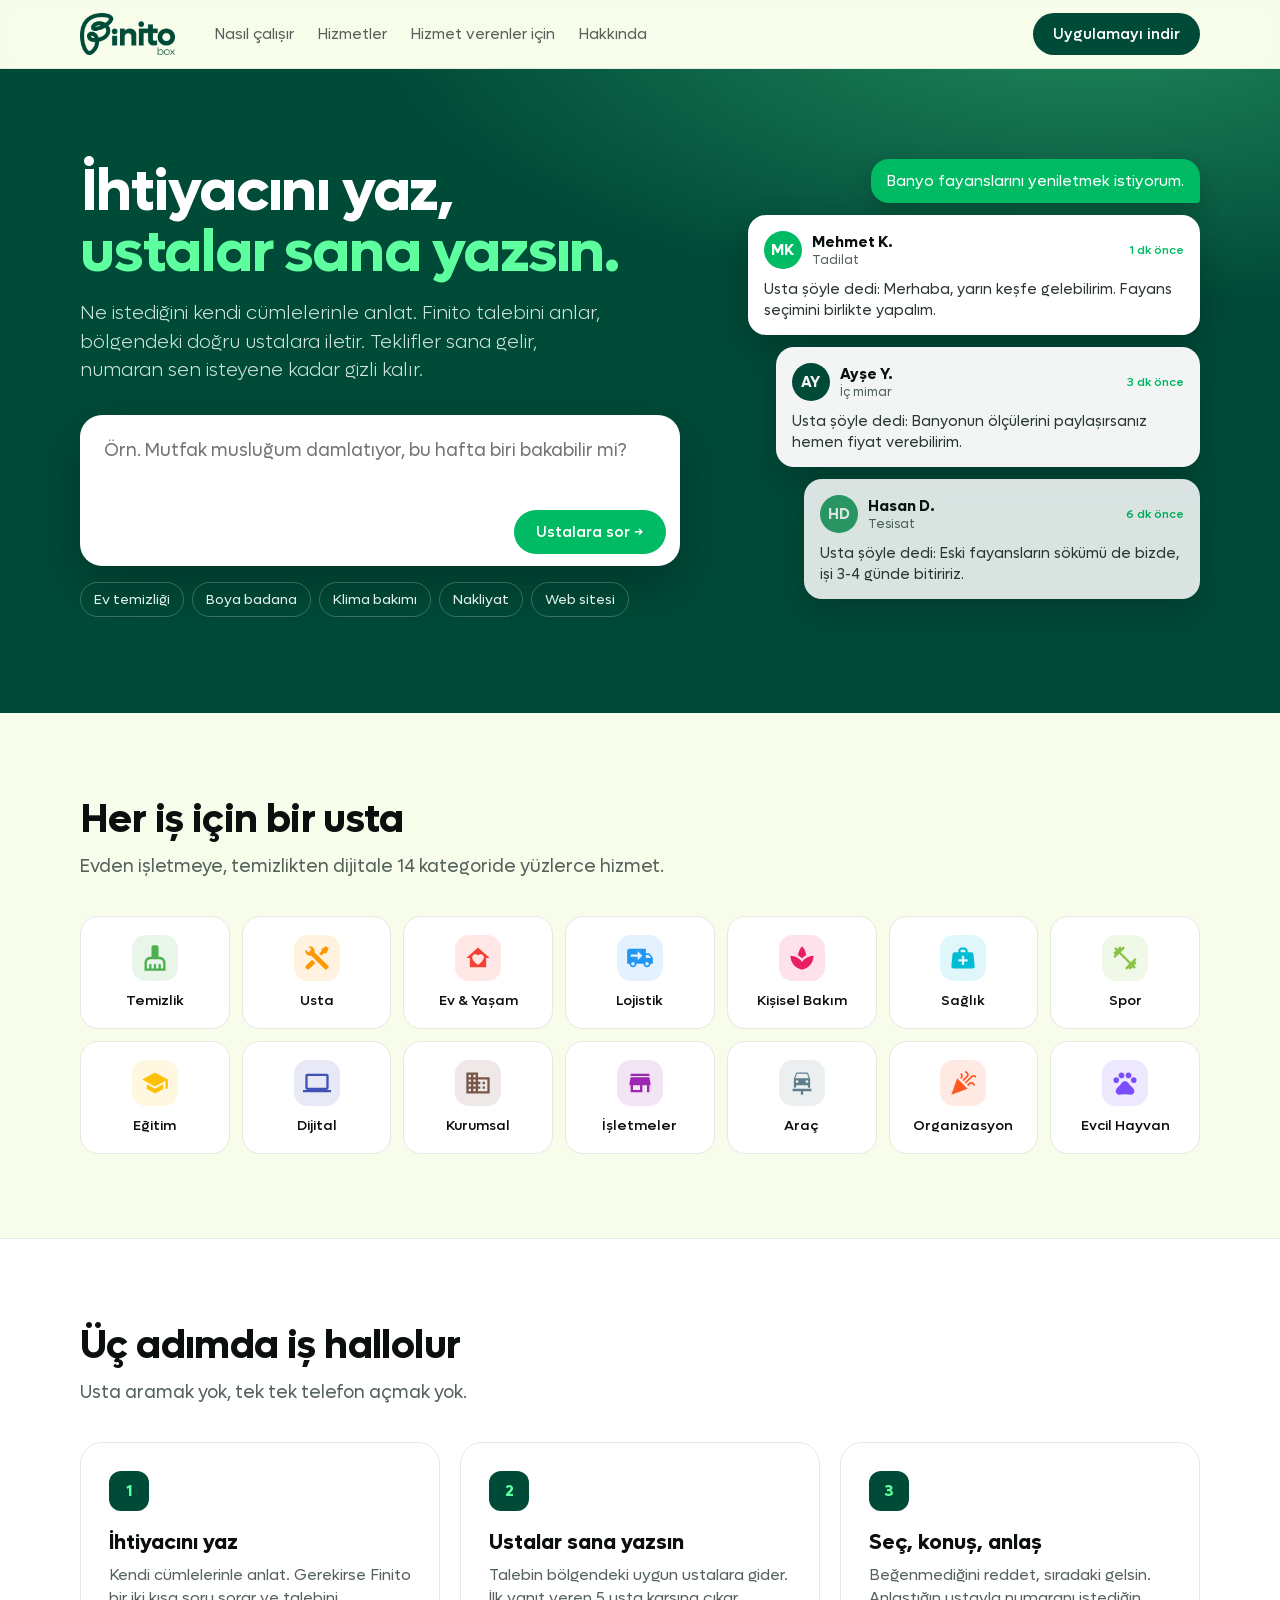
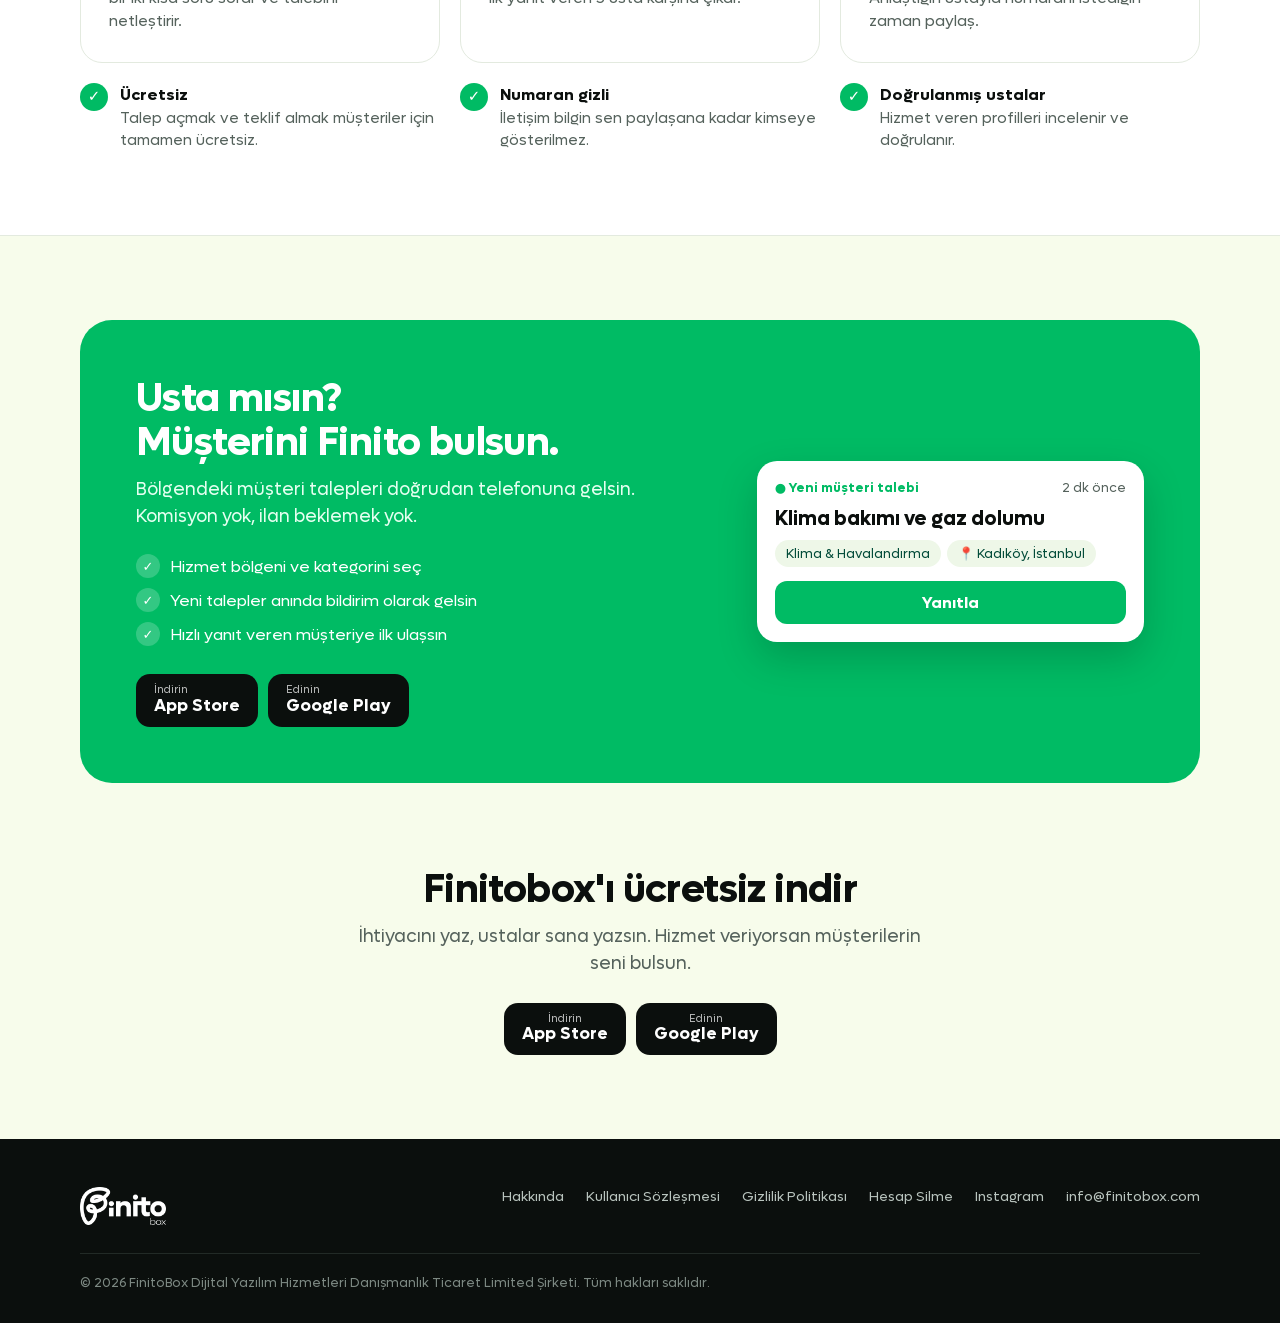
==== index.html @ a28549b3 "Ustteki 'Yapay zeka destekli' etiketi kaldirildi Co-Authored-By: Claude Opus 5.5 <noreply@anthropic." ====
<!doctype html>
<html lang="tr">
<head>
<meta charset="utf-8">
<meta name="viewport" content="width=device-width, initial-scale=1">
<title>Finitobox · İhtiyacını yaz, ustalar sana yazsın</title>
<meta name="description" content="İhtiyacını kendi cümlelerinle yaz, Finito talebini anlayıp bölgendeki ustalara iletsin. Teklifler sana gelsin, numaran gizli kalsın. Ücretsiz indir.">
<meta property="og:title" content="Finitobox · İhtiyacını yaz, ustalar sana yazsın">
<meta property="og:description" content="Yapay zekâ destekli hizmet bulma. Talebini yaz, bölgendeki ustalar sana yazsın.">
<meta property="og:image" content="https://finitobox.com/finitobox_app-01.png">
<link rel="icon" href="/icon.svg">
<link rel="stylesheet" href="/site.css?v=3">
</head>
<body>

<header>
  <div class="wrap nav">
    <a class="logo" href="/"><img class="wm" src="/wordmark.png" alt="Finitobox" style="width:auto;height:42px;border-radius:0"></a>
    <nav class="links">
      <a href="#nasil">Nasıl çalışır</a>
      <a href="#kategoriler">Hizmetler</a>
      <a href="#ustalar">Hizmet verenler için</a>
      <a href="/hakkinda">Hakkında</a>
    </nav>
    <div class="right">
      <a class="btn dark js-store" href="#indir">Uygulamayı indir</a>
    </div>
  </div>
</header>

<div class="hero">
  <div class="wrap">
    <div>
      <h1>İhtiyacını yaz,<br><em>ustalar sana yazsın.</em></h1>
      <p class="sub">Ne istediğini kendi cümlelerinle anlat. Finito talebini anlar, bölgendeki doğru ustalara iletir. Teklifler sana gelir, numaran sen isteyene kadar gizli kalır.</p>
      <div class="ask">
        <textarea placeholder="Örn. Mutfak musluğum damlatıyor, bu hafta biri bakabilir mi?" aria-label="İhtiyacınızı yazın"></textarea>
        <div class="row">
          <a class="btn green js-store" href="#indir">Ustalara sor →</a>
        </div>
      </div>
      <div class="chips">
        <span>Ev temizliği</span><span>Boya badana</span><span>Klima bakımı</span><span>Nakliyat</span><span>Web sitesi</span>
      </div>
    </div>

    <div class="replies" aria-hidden="true">
      <div class="req">Banyo fayanslarını yeniletmek istiyorum.</div>
      <div class="rcard">
        <div class="top"><span class="av" style="background:#00bb64">MK</span><div><b>Mehmet K.</b><small>Tadilat</small></div><span class="badge">1 dk önce</span></div>
        <p>Usta şöyle dedi: <q>Merhaba, yarın keşfe gelebilirim. Fayans seçimini birlikte yapalım.</q></p>
      </div>
      <div class="rcard r2">
        <div class="top"><span class="av" style="background:#004a38">AY</span><div><b>Ayşe Y.</b><small>İç mimar</small></div><span class="badge">3 dk önce</span></div>
        <p>Usta şöyle dedi: <q>Banyonun ölçülerini paylaşırsanız hemen fiyat verebilirim.</q></p>
      </div>
      <div class="rcard r3">
        <div class="top"><span class="av" style="background:#2fa36b">HD</span><div><b>Hasan D.</b><small>Tesisat</small></div><span class="badge">6 dk önce</span></div>
        <p>Usta şöyle dedi: <q>Eski fayansların sökümü de bizde, işi 3-4 günde bitiririz.</q></p>
      </div>
    </div>
  </div>
</div>

<section id="kategoriler">
  <div class="wrap">
    <div class="head">
      <div><h2 class="h2">Her iş için bir usta</h2><p class="lead">Evden işletmeye, temizlikten dijitale 14 kategoride yüzlerce hizmet.</p></div>
    </div>
    <div class="cats">
      <div class="cat"><div class="ic" style="background:#4caf5020"><svg viewBox="0 0 24 24" width="28" height="28" fill="#4caf50"><path d="M15.98 11.02L15.98 11.02L15 11.02L15 3Q15 2.16 14.41 1.57Q13.83 0.98 12.98 0.98L12.98 0.98L11.02 0.98Q10.17 0.98 9.59 1.57Q9 2.16 9 3L9 3L9 11.02L8.02 11.02Q6.61 11.02 5.48 11.67Q4.36 12.33 3.68 13.48Q3 14.63 3 15.98L3 15.98L3 23.02L21 23.02L21 15.98Q21 14.63 20.32 13.48Q19.64 12.33 18.52 11.67Q17.39 11.02 15.98 11.02ZM18.98 15.98L18.98 21L17.02 21L17.02 18Q17.02 17.58 16.71 17.30Q16.41 17.02 15.98 17.02L15.98 17.02Q15.61 17.02 15.30 17.30Q15 17.58 15 18L15 18L15 21L12.98 21L12.98 18Q12.98 17.58 12.70 17.30Q12.42 17.02 12 17.02L12 17.02Q11.58 17.02 11.30 17.30Q11.02 17.58 11.02 18L11.02 18L11.02 21L9 21L9 18Q9 17.58 8.70 17.30Q8.39 17.02 8.02 17.02L8.02 17.02Q7.59 17.02 7.29 17.30Q6.98 17.58 6.98 18L6.98 18L6.98 21L5.02 21L5.02 15.98Q5.02 15.19 5.41 14.51Q5.81 13.83 6.49 13.41Q7.17 12.98 8.02 12.98L8.02 12.98L15.98 12.98Q16.83 12.98 17.51 13.41Q18.19 13.83 18.59 14.51Q18.98 15.19 18.98 15.98L18.98 15.98Z"/></svg></div>Temizlik</div>
      <div class="cat"><div class="ic" style="background:#ff980020"><svg viewBox="0 0 24 24" width="28" height="28" fill="#ff9800"><path d="M21.70 20.30L21.70 20.30L20.30 21.70Q20.02 21.98 19.59 21.98Q19.17 21.98 18.89 21.70L18.89 21.70L6.98 9.84Q6.52 9.98 6 9.98L6 9.98Q5.02 9.98 4.17 9.54Q3.33 9.09 2.77 8.32Q2.20 7.55 2.06 6.59Q1.92 5.63 2.20 4.69L2.20 4.69L4.78 7.22L7.22 4.78L4.69 2.20Q5.63 1.92 6.59 2.06Q7.55 2.20 8.32 2.77Q9.09 3.33 9.54 4.17Q9.98 5.02 9.98 6L9.98 6Q9.98 6.52 9.84 6.98L9.84 6.98L21.70 18.89Q21.98 19.17 21.98 19.59Q21.98 20.02 21.70 20.30ZM7.78 13.41L2.30 18.89Q2.02 19.17 2.02 19.59Q2.02 20.02 2.30 20.30L2.30 20.30L3.70 21.70Q3.98 21.98 4.41 21.98Q4.83 21.98 5.11 21.70L5.11 21.70L10.59 16.27L7.78 13.41ZM21.98 3.98L20.02 2.02L15.98 3.98L15.98 6L13.83 8.16L15.84 10.17L18 8.02L20.02 8.02L21.98 3.98Z"/></svg></div>Usta</div>
      <div class="cat"><div class="ic" style="background:#f4433620"><svg viewBox="0 0 24 24" width="28" height="28" fill="#f44336"><path d="M5.02 12L2.02 12L12 3L21.98 12L18.98 12L18.98 20.02L5.02 20.02L5.02 12ZM11.25 17.34L12 18L12.70 17.34L12.75 17.34Q15.09 15.19 15.84 14.30L15.84 14.30Q17.02 12.84 17.02 11.58L17.02 11.58Q17.02 10.41 16.22 9.61Q15.42 8.81 14.25 8.81L14.25 8.81Q13.59 8.81 13.01 9.09Q12.42 9.38 12 9.89L12 9.89Q11.58 9.38 10.99 9.09Q10.41 8.81 9.75 8.81L9.75 8.81Q8.58 8.81 7.78 9.61Q6.98 10.41 6.98 11.58L6.98 11.58Q6.98 12.84 8.16 14.30L8.16 14.30Q8.91 15.19 11.25 17.34L11.25 17.34Z"/></svg></div>Ev & Yaşam</div>
      <div class="cat"><div class="ic" style="background:#2196f320"><svg viewBox="0 0 24 24" width="28" height="28" fill="#2196f3"><path d="M17.02 3.98L3 3.98Q2.16 3.98 1.57 4.57Q0.98 5.16 0.98 6L0.98 6L0.98 17.02L3 17.02Q3 18.23 3.87 19.13Q4.73 20.02 6 20.02Q7.27 20.02 8.13 19.13Q9 18.23 9 17.02L9 17.02L15 17.02Q15 18.23 15.87 19.13Q16.73 20.02 18 20.02Q19.27 20.02 20.13 19.13Q21 18.23 21 17.02L21 17.02L23.02 17.02L23.02 12L20.02 8.02L17.02 8.02L17.02 3.98ZM9.98 9L9.98 6L14.02 9.98L9.98 14.02L9.98 11.02L3.98 11.02L3.98 9L9.98 9ZM17.02 12L17.02 9.52L19.50 9.52L21.47 12L17.02 12ZM6 15.52L6 15.52Q6.61 15.52 7.05 15.94Q7.50 16.36 7.50 16.99Q7.50 17.63 7.05 18.07Q6.61 18.52 6 18.52Q5.39 18.52 4.95 18.07Q4.50 17.63 4.50 16.99Q4.50 16.36 4.95 15.94Q5.39 15.52 6 15.52ZM18 15.52L18 15.52Q18.61 15.52 19.05 15.94Q19.50 16.36 19.50 16.99Q19.50 17.63 19.05 18.07Q18.61 18.52 18 18.52Q17.39 18.52 16.95 18.07Q16.50 17.63 16.50 16.99Q16.50 16.36 16.95 15.94Q17.39 15.52 18 15.52Z"/></svg></div>Lojistik</div>
      <div class="cat"><div class="ic" style="background:#e91e6320"><svg viewBox="0 0 24 24" width="28" height="28" fill="#e91e63"><path d="M18.98 10.41L18.98 10.41ZM8.53 12L8.53 12ZM15.47 9.61L15.47 9.61Q13.50 10.69 12 12.28L12 12.28Q10.50 10.69 8.53 9.61L8.53 9.61Q8.67 7.78 9.70 5.55Q10.73 3.33 12.05 2.02L12.05 2.02Q15.19 5.16 15.47 9.61ZM2.02 9.98L2.02 9.98Q5.20 9.98 7.83 11.53Q10.45 13.08 12 15.47L12 15.47Q13.55 13.08 16.17 11.53Q18.80 9.98 21.98 9.98L21.98 9.98Q21.98 13.92 19.76 17.06Q17.53 20.20 13.97 21.47L13.97 21.47Q13.17 21.75 12 21.98L12 21.98Q11.02 21.84 10.03 21.47L10.03 21.47Q6.47 20.20 4.24 17.06Q2.02 13.92 2.02 9.98Z"/></svg></div>Kişisel Bakım</div>
      <div class="cat"><div class="ic" style="background:#00bcd420"><svg viewBox="0 0 24 24" width="28" height="28" fill="#00bcd4"><path d="M14.02 3L9.98 3L8.02 5.02L8.02 6.98L5.02 6.98Q4.17 6.98 3.63 7.59Q3.09 8.20 3 9L3 9L2.02 18.98Q1.92 19.83 2.44 20.41Q2.95 21 3.98 21L3.98 21L20.02 21Q21.05 21 21.56 20.41Q22.08 19.83 21.98 18.98L21.98 18.98L21 9Q20.91 8.20 20.34 7.59Q19.78 6.98 18.98 6.98L18.98 6.98L15.98 6.98L15.98 5.02L14.02 3ZM9.98 6.98L9.98 5.02L14.02 5.02L14.02 6.98L9.98 6.98ZM11.02 12.98L11.02 9.98L12.98 9.98L12.98 12.98L15.98 12.98L15.98 15L12.98 15L12.98 18L11.02 18L11.02 15L8.02 15L8.02 12.98L11.02 12.98Z"/></svg></div>Sağlık</div>
      <div class="cat"><div class="ic" style="background:#8bc34a20"><svg viewBox="0 0 24 24" width="28" height="28" fill="#8bc34a"><path d="M21.98 13.45L20.58 14.86L21.98 16.31L19.88 18.42L21.28 19.88L19.88 21.28L18.42 19.88L16.31 21.98L14.86 20.58L13.45 21.98L12 20.58L15.56 17.02L6.98 8.44L3.42 12L2.02 10.55L3.42 9.14L2.02 7.69L4.13 5.58L2.72 4.13L4.13 2.72L5.58 4.13L7.69 2.02L9.14 3.42L10.55 2.02L12 3.42L8.44 6.98L17.02 15.56L20.58 12L21.98 13.45Z"/></svg></div>Spor</div>
      <div class="cat"><div class="ic" style="background:#ffc10720"><svg viewBox="0 0 24 24" width="28" height="28" fill="#ffc107"><path d="M0.98 9L12 3L23.02 9L23.02 17.02L21 17.02L21 10.08L12 15L0.98 9ZM5.02 17.20L5.02 13.17L12 17.02L18.98 13.17L18.98 17.20L12 21L5.02 17.20Z"/></svg></div>Eğitim</div>
      <div class="cat"><div class="ic" style="background:#3f51b520"><svg viewBox="0 0 24 24" width="28" height="28" fill="#3f51b5"><path d="M20.02 6L3.98 6L3.98 15.98L20.02 15.98L20.02 6ZM20.02 18L20.02 18L24 18L24 20.02L0 20.02L0 18L3.98 18Q3.19 18 2.60 17.39Q2.02 16.78 2.02 15.98L2.02 15.98L2.02 6Q2.02 5.20 2.60 4.59Q3.19 3.98 3.98 3.98L3.98 3.98L20.02 3.98Q20.81 3.98 21.40 4.59Q21.98 5.20 21.98 6L21.98 6L21.98 15.98Q21.98 16.78 21.40 17.39Q20.81 18 20.02 18Z"/></svg></div>Dijital</div>
      <div class="cat"><div class="ic" style="background:#79554820"><svg viewBox="0 0 24 24" width="28" height="28" fill="#795548"><path d="M15.98 15L18 15L18 17.02L15.98 17.02L15.98 15ZM15.98 11.02L18 11.02L18 12.98L15.98 12.98L15.98 11.02ZM12 18.98L20.02 18.98L20.02 9L12 9L12 11.02L14.02 11.02L14.02 12.98L12 12.98L12 15L14.02 15L14.02 17.02L12 17.02L12 18.98ZM8.02 6.98L9.98 6.98L9.98 5.02L8.02 5.02L8.02 6.98ZM8.02 11.02L9.98 11.02L9.98 9L8.02 9L8.02 11.02ZM8.02 15L9.98 15L9.98 12.98L8.02 12.98L8.02 15ZM8.02 18.98L9.98 18.98L9.98 17.02L8.02 17.02L8.02 18.98ZM3.98 6.98L6 6.98L6 5.02L3.98 5.02L3.98 6.98ZM3.98 11.02L6 11.02L6 9L3.98 9L3.98 11.02ZM3.98 15L6 15L6 12.98L3.98 12.98L3.98 15ZM3.98 18.98L6 18.98L6 17.02L3.98 17.02L3.98 18.98ZM12 3L12 6.98L21.98 6.98L21.98 21L2.02 21L2.02 3L12 3Z"/></svg></div>Kurumsal</div>
      <div class="cat"><div class="ic" style="background:#9c27b020"><svg viewBox="0 0 24 24" width="28" height="28" fill="#9c27b0"><path d="M6 18L12 18L12 14.02L6 14.02L6 18ZM21 12L21 14.02L20.02 14.02L20.02 20.02L18 20.02L18 14.02L14.02 14.02L14.02 20.02L3.98 20.02L3.98 14.02L3 14.02L3 12L3.98 6.98L20.02 6.98L21 12ZM3.98 3.98L20.02 3.98L20.02 6L3.98 6L3.98 3.98Z"/></svg></div>İşletmeler</div>
      <div class="cat"><div class="ic" style="background:#607d8b20"><svg viewBox="0 0 24 24" width="28" height="28" fill="#607d8b"><path d="M3.98 18.98L3.98 17.02L20.02 17.02L20.02 18.98L12.98 18.98L12.98 21.98L11.02 21.98L11.02 18.98L3.98 18.98ZM17.25 3.61L17.25 3.61Q17.39 3.89 18.98 8.67L18.98 8.67L18.98 15.19Q18.98 15.98 18.23 15.98L18.23 15.98L17.77 15.98Q17.02 15.98 17.02 15.19L17.02 15.19L17.02 14.02L6.98 14.02L6.98 15.19Q6.98 15.98 6.23 15.98L6.23 15.98L5.77 15.98Q5.02 15.98 5.02 15.19L5.02 15.19L5.02 8.67Q6.38 4.64 6.56 3.98L6.56 3.98Q6.56 3.94 6.66 3.82Q6.75 3.70 6.75 3.61L6.75 3.61L6.80 3.56Q6.98 3.33 7.22 3.19Q7.45 3.05 7.59 3L7.59 3L7.73 3L16.27 3Q16.83 3.05 17.20 3.56L17.20 3.56Q17.25 3.56 17.25 3.61ZM16.36 3.98L7.59 3.98L6.28 8.02L17.72 8.02L16.36 3.98ZM6.91 9.91Q6.56 10.27 6.56 10.78Q6.56 11.30 6.91 11.65Q7.27 12 7.78 12Q8.30 12 8.65 11.65Q9 11.30 9 10.78Q9 10.27 8.65 9.91Q8.30 9.56 7.78 9.56Q7.27 9.56 6.91 9.91ZM15.35 11.65Q15.70 12 16.22 12Q16.73 12 17.09 11.65Q17.44 11.30 17.44 10.78Q17.44 10.27 17.09 9.91Q16.73 9.56 16.22 9.56Q15.70 9.56 15.35 9.91Q15 10.27 15 10.78Q15 11.30 15.35 11.65Z"/></svg></div>Araç</div>
      <div class="cat"><div class="ic" style="background:#ff572220"><svg viewBox="0 0 24 24" width="28" height="28" fill="#ff5722"><path d="M11.48 9.47L15.05 5.86Q15.38 5.53 15.38 5.02Q15.38 4.50 15.05 4.13L15.05 4.13L13.45 2.53L14.53 1.45L16.13 3.05Q16.92 3.94 16.92 5.02L16.92 5.02Q16.92 6.05 16.13 6.94L16.13 6.94L12.52 10.55L11.48 9.47ZM15.47 13.45L17.06 11.86Q17.95 11.06 18.98 11.06L18.98 11.06Q20.06 11.06 20.95 11.86L20.95 11.86L22.55 13.50L21.52 14.53L19.88 12.94Q19.50 12.56 18.98 12.56L18.98 12.56Q18.52 12.56 18.14 12.94L18.14 12.94L16.55 14.53L15.47 13.45ZM9.47 7.45L10.08 6.89Q10.41 6.56 10.41 6Q10.41 5.44 10.08 5.11L10.08 5.11L9.47 4.55L10.55 3.47L11.11 4.03Q11.91 4.92 11.91 6L11.91 6Q11.91 7.03 11.11 7.92L11.11 7.92L10.55 8.53L9.47 7.45ZM20.11 6.94L14.53 12.52L13.45 11.48L19.08 5.86Q19.97 5.06 21 5.06L21 5.06Q22.08 5.06 22.97 5.86L22.97 5.86L23.53 6.47L22.50 7.55L21.89 6.94Q21.52 6.56 21 6.56Q20.48 6.56 20.11 6.94L20.11 6.94ZM15.98 17.02L2.02 21.98L6.98 8.02L15.98 17.02Z"/></svg></div>Organizasyon</div>
      <div class="cat"><div class="ic" style="background:#7c4dff20"><svg viewBox="0 0 24 24" width="28" height="28" fill="#7c4dff"><path d="M17.34 14.86L17.34 14.86Q17.44 14.95 17.74 15.26Q18.05 15.56 18.14 15.66Q18.23 15.75 18.54 16.08Q18.84 16.41 18.91 16.52Q18.98 16.64 19.27 16.97Q19.55 17.30 19.57 17.44Q19.59 17.58 19.80 17.95Q20.02 18.33 19.95 18.49Q19.88 18.66 19.99 19.05Q20.11 19.45 19.97 19.64L19.97 19.64Q19.45 21.61 17.63 21.98L17.63 21.98Q17.30 22.03 15.35 21.80Q13.41 21.56 12.09 21.56L12.09 21.56L11.91 21.56Q10.59 21.56 8.65 21.80Q6.70 22.03 6.38 21.98L6.38 21.98Q4.55 21.61 4.03 19.64L4.03 19.64Q3.89 18.70 4.36 17.72Q4.83 16.73 5.23 16.31Q5.63 15.89 6.66 14.86L6.66 14.86Q7.13 14.34 7.90 13.41Q8.67 12.47 9.14 11.95L9.14 11.95Q9.98 10.92 10.88 10.64L10.88 10.64Q11.06 10.55 11.20 10.55L11.20 10.55Q11.48 10.50 12 10.50L12 10.50Q12.56 10.50 12.80 10.55L12.80 10.55Q12.94 10.55 13.13 10.64L13.13 10.64Q14.02 10.92 14.86 11.95L14.86 11.95Q15.28 12.47 16.08 13.41Q16.88 14.34 17.34 14.86ZM17.74 11.27Q17.02 10.55 17.02 9.52Q17.02 8.48 17.74 7.73Q18.47 6.98 19.50 6.98Q20.53 6.98 21.26 7.73Q21.98 8.48 21.98 9.52Q21.98 10.55 21.26 11.27Q20.53 12 19.50 12Q18.47 12 17.74 11.27ZM13.24 7.27Q12.52 6.52 12.52 5.48Q12.52 4.45 13.24 3.73Q13.97 3 15 3Q16.03 3 16.76 3.73Q17.48 4.45 17.48 5.48Q17.48 6.52 16.76 7.27Q16.03 8.02 15 8.02Q13.97 8.02 13.24 7.27ZM7.24 7.27Q6.52 6.52 6.52 5.48Q6.52 4.45 7.24 3.73Q7.97 3 9 3Q10.03 3 10.76 3.73Q11.48 4.45 11.48 5.48Q11.48 6.52 10.76 7.27Q10.03 8.02 9 8.02Q7.97 8.02 7.24 7.27ZM2.74 11.27Q2.02 10.55 2.02 9.52Q2.02 8.48 2.74 7.73Q3.47 6.98 4.50 6.98Q5.53 6.98 6.26 7.73Q6.98 8.48 6.98 9.52Q6.98 10.55 6.26 11.27Q5.53 12 4.50 12Q3.47 12 2.74 11.27Z"/></svg></div>Evcil Hayvan</div>
    </div>
  </div>
</section>

<section id="nasil" style="background:#fff;border-top:1px solid var(--line);border-bottom:1px solid var(--line)">
  <div class="wrap">
    <div class="head"><div><h2 class="h2">Üç adımda iş hallolur</h2><p class="lead">Usta aramak yok, tek tek telefon açmak yok.</p></div></div>
    <div class="steps">
      <div class="step"><div class="n">1</div><h3>İhtiyacını yaz</h3><p>Kendi cümlelerinle anlat. Gerekirse Finito bir iki kısa soru sorar ve talebini netleştirir.</p></div>
      <div class="step"><div class="n">2</div><h3>Ustalar sana yazsın</h3><p>Talebin bölgendeki uygun ustalara gider. İlk yanıt veren 5 usta karşına çıkar.</p></div>
      <div class="step"><div class="n">3</div><h3>Seç, konuş, anlaş</h3><p>Beğenmediğini reddet, sıradaki gelsin. Anlaştığın ustayla numaranı istediğin zaman paylaş.</p></div>
    </div>
    <div class="trust">
      <div><span class="tick">✓</span><span><b>Ücretsiz</b>Talep açmak ve teklif almak müşteriler için tamamen ücretsiz.</span></div>
      <div><span class="tick">✓</span><span><b>Numaran gizli</b>İletişim bilgin sen paylaşana kadar kimseye gösterilmez.</span></div>
      <div><span class="tick">✓</span><span><b>Doğrulanmış ustalar</b>Hizmet veren profilleri incelenir ve doğrulanır.</span></div>
    </div>
  </div>
</section>

<section id="ustalar">
  <div class="wrap">
    <div class="pro">
      <div>
        <h2 class="h2">Usta mısın?<br>Müşterini Finito bulsun.</h2>
        <p class="lead">Bölgendeki müşteri talepleri doğrudan telefonuna gelsin. Komisyon yok, ilan beklemek yok.</p>
        <ul>
          <li>Hizmet bölgeni ve kategorini seç</li>
          <li>Yeni talepler anında bildirim olarak gelsin</li>
          <li>Hızlı yanıt veren müşteriye ilk ulaşsın</li>
        </ul>
        <div class="stores">
          <a class="store" href="https://apps.apple.com/tr/app/finitobox-hizmet-bul/id6760509613"><small>İndirin</small><b>App Store</b></a>
          <a class="store" href="https://play.google.com/store/apps/details?id=com.finitobox.app&hl=tr"><small>Edinin</small><b>Google Play</b></a>
        </div>
      </div>
      <div class="notif" aria-hidden="true">
        <div class="t"><span>● Yeni müşteri talebi</span><span>2 dk önce</span></div>
        <h4>Klima bakımı ve gaz dolumu</h4>
        <div class="tags"><span>Klima & Havalandırma</span><span>📍 Kadıköy, İstanbul</span></div>
        <div class="cta">Yanıtla</div>
      </div>
    </div>
  </div>
</section>

<section id="indir" class="dl" style="padding-top:0">
  <div class="wrap">
    <h2 class="h2">Finitobox'ı ücretsiz indir</h2>
    <p class="lead">İhtiyacını yaz, ustalar sana yazsın. Hizmet veriyorsan müşterilerin seni bulsun.</p>
    <div class="stores">
      <a class="store" href="https://apps.apple.com/tr/app/finitobox-hizmet-bul/id6760509613"><small>İndirin</small><b>App Store</b></a>
      <a class="store" href="https://play.google.com/store/apps/details?id=com.finitobox.app&hl=tr"><small>Edinin</small><b>Google Play</b></a>
    </div>
  </div>
</section>

<footer>
  <div class="wrap">
    <div class="cols">
      <a class="logo" href="/"><img class="wm" src="/wordmark.png" alt="Finitobox" style="width:auto;height:42px;border-radius:0"></a>
      <nav>
        <a href="/hakkinda">Hakkında</a>
        <a href="/kullanici-sozlesmesi">Kullanıcı Sözleşmesi</a>
        <a href="/gizlilik-politikasi">Gizlilik Politikası</a>
        <a href="/hesap-silme">Hesap Silme</a>
        <a href="https://www.instagram.com/finitobox.app/">Instagram</a>
        <a href="mailto:info@finitobox.com">info@finitobox.com</a>
      </nav>
    </div>
    <div class="copy">© 2026 FinitoBox Dijital Yazılım Hizmetleri Danışmanlık Ticaret Limited Şirketi. Tüm hakları saklıdır.</div>
  </div>
</footer>

<script>
// Telefondan girenleri doğrudan kendi mağazasına gönder
(function(){
  var ua = navigator.userAgent || '';
  var url = /iPhone|iPad|iPod/i.test(ua) ? 'https://apps.apple.com/tr/app/finitobox-hizmet-bul/id6760509613'
          : /Android/i.test(ua) ? 'https://play.google.com/store/apps/details?id=com.finitobox.app&hl=tr' : null;
  if (url) document.querySelectorAll('.js-store').forEach(function(a){ a.href = url; });
})();
</script>
</body>
</html>
---- site.css ----
@font-face{font-family:Lufga;src:url(/fonts/LufgaLight.ttf);font-weight:300}
@font-face{font-family:Lufga;src:url(/fonts/LufgaRegular.ttf);font-weight:400}
@font-face{font-family:Lufga;src:url(/fonts/LufgaMedium.ttf);font-weight:500}
@font-face{font-family:Lufga;src:url(/fonts/LufgaBold.ttf);font-weight:700}
:root{--g:#00bb64;--mint:#5eff9f;--cream:#f7fceb;--dark:#004a38;--ink:#0b0f0d;--mut:#55625c;--line:#e3eadf}
*{box-sizing:border-box;margin:0;padding:0}
body{font-family:Lufga,system-ui,sans-serif;color:var(--ink);background:var(--cream);-webkit-font-smoothing:antialiased}
a{color:inherit;text-decoration:none}
.wrap{max-width:1160px;margin:0 auto;padding:0 20px}

/* üst menü */
header{position:sticky;top:0;z-index:10;background:rgba(247,252,235,.9);backdrop-filter:blur(10px);border-bottom:1px solid var(--line)}
.nav{display:flex;align-items:center;gap:28px;height:68px}
.logo{display:flex;align-items:center;gap:10px;font-weight:700;font-size:22px;color:var(--dark)}
.logo img{width:34px;height:34px;border-radius:9px}
.nav .links{display:flex;gap:24px;margin-left:12px;font-size:15px;color:var(--mut)}
.nav .links a:hover{color:var(--dark)}
.nav .right{margin-left:auto;display:flex;gap:10px;align-items:center}
.btn{display:inline-flex;align-items:center;justify-content:center;gap:8px;border-radius:999px;font-weight:500;font-size:15px;padding:11px 20px;cursor:pointer;border:0;font-family:inherit}
.btn.ghost{background:transparent;color:var(--dark)}
.btn.ghost:hover{background:#e9f5df}
.btn.dark{background:var(--dark);color:#fff}
.btn.green{background:var(--g);color:#fff}
.menu-btn{display:none}

/* hero */
.hero{background:radial-gradient(1200px 500px at 85% -10%,rgba(94,255,159,.35),transparent 60%),var(--dark);color:#fff;padding:72px 0 96px;position:relative;overflow:hidden}
.hero .wrap{display:grid;grid-template-columns:1.15fr .85fr;gap:56px;align-items:center}
.eyebrow{display:inline-flex;align-items:center;gap:8px;background:rgba(94,255,159,.14);color:var(--mint);border-radius:999px;padding:7px 14px;font-size:14px;font-weight:500}
.eyebrow i{width:8px;height:8px;border-radius:50%;background:var(--mint)}
h1{font-size:60px;line-height:1.02;font-weight:700;letter-spacing:-.02em;margin:20px 0 16px}
h1 em{font-style:normal;color:var(--mint)}
.hero p.sub{font-size:19px;line-height:1.5;color:#cfe7da;max-width:540px;font-weight:300}
.ask{margin-top:30px;background:#fff;border-radius:22px;padding:10px;box-shadow:0 20px 50px rgba(0,0,0,.25);max-width:600px}
.ask textarea{width:100%;border:0;resize:none;font-family:inherit;font-size:18px;padding:14px 14px 6px;height:76px;outline:none;color:var(--ink)}
.ask .row{display:flex;align-items:center;gap:8px;padding:4px 4px 2px}
.loc{display:inline-flex;align-items:center;gap:6px;color:var(--mut);font-size:14px;background:#f2f5ef;border-radius:999px;padding:8px 12px}
.ask .row .btn{margin-left:auto;padding:12px 22px}
.chips{display:flex;flex-wrap:wrap;gap:8px;margin-top:16px}
.chips span{border:1px solid rgba(255,255,255,.22);color:#e3f3ea;border-radius:999px;padding:7px 13px;font-size:14px;cursor:pointer}
.chips span:hover{background:rgba(255,255,255,.08)}

/* hero görseli: gelen yanıtlar */
.replies{display:flex;flex-direction:column;gap:12px}
.rcard{background:#fff;color:var(--ink);border-radius:18px;padding:16px 16px 14px;box-shadow:0 14px 34px rgba(0,0,0,.22)}
.rcard .top{display:flex;align-items:center;gap:10px}
.av{width:38px;height:38px;border-radius:50%;display:grid;place-items:center;font-weight:700;color:#fff;font-size:15px;flex:none}
.rcard b{font-size:15px}
.rcard small{display:block;color:var(--mut);font-size:12.5px}
.rcard .badge{margin-left:auto;font-size:12px;color:var(--g);font-weight:500}
.rcard p{font-size:14.5px;line-height:1.45;margin-top:10px;color:#2b3631}
.rcard p q{quotes:none;font-style:normal}
.rcard.r2{margin-left:28px;opacity:.95}
.rcard.r3{margin-left:56px;opacity:.85}
.req{align-self:flex-end;background:var(--g);color:#fff;border-radius:18px 18px 4px 18px;padding:12px 16px;font-size:15px;max-width:85%;box-shadow:0 10px 24px rgba(0,0,0,.2)}

/* bölümler */
section{padding:84px 0}
.h2{font-size:40px;line-height:1.1;font-weight:700;letter-spacing:-.015em}
.lead{color:var(--mut);font-size:18px;margin-top:12px;max-width:600px;line-height:1.5}
.head{display:flex;align-items:flex-end;justify-content:space-between;gap:20px;margin-bottom:36px}

.cats{display:grid;grid-template-columns:repeat(7,1fr);gap:12px}
.cat{background:#fff;border:1px solid var(--line);border-radius:18px;padding:18px 10px;text-align:center;font-size:14px;font-weight:500;transition:.15s;cursor:pointer}
.cat:hover{border-color:var(--g);transform:translateY(-2px)}
.cat .ic{width:46px;height:46px;border-radius:14px;background:#e8fbe9;display:grid;place-items:center;margin:0 auto 10px;font-size:22px}

.steps{display:grid;grid-template-columns:repeat(3,1fr);gap:20px}
.step{background:#fff;border:1px solid var(--line);border-radius:22px;padding:28px}
.step .n{width:40px;height:40px;border-radius:12px;background:var(--dark);color:var(--mint);display:grid;place-items:center;font-weight:700;margin-bottom:18px}
.step h3{font-size:21px;margin-bottom:8px}
.step p{color:var(--mut);line-height:1.5;font-size:15.5px}

.trust{display:grid;grid-template-columns:repeat(3,1fr);gap:20px;margin-top:20px}
.trust div{display:flex;gap:12px;align-items:flex-start;font-size:15px;color:var(--mut);line-height:1.45}
.trust b{display:block;color:var(--ink);font-size:16px;margin-bottom:2px}
.tick{width:28px;height:28px;border-radius:50%;background:var(--g);color:#fff;display:grid;place-items:center;flex:none;font-size:15px}

.pro{background:var(--g);color:#fff;border-radius:32px;padding:56px;display:grid;grid-template-columns:1.2fr .8fr;gap:40px;align-items:center;overflow:hidden;position:relative}
.pro .h2{color:#fff}
.pro .lead{color:#e4fff0}
.pro ul{list-style:none;margin:24px 0 28px;display:grid;gap:10px}
.pro li{display:flex;gap:10px;align-items:center;font-size:16px}
.pro li:before{content:"✓";width:24px;height:24px;border-radius:50%;background:rgba(255,255,255,.2);display:grid;place-items:center;font-size:13px}
.stores{display:flex;gap:10px;flex-wrap:wrap}
.store{background:var(--ink);color:#fff;border-radius:14px;padding:10px 18px;display:flex;flex-direction:column;line-height:1.15}
.store small{font-size:11px;opacity:.7}
.store b{font-size:17px}
.notif{background:#fff;color:var(--ink);border-radius:20px;padding:18px;box-shadow:0 16px 40px rgba(0,0,0,.18)}
.notif .t{display:flex;justify-content:space-between;color:var(--g);font-weight:700;font-size:13px}
.notif .t span:last-child{color:var(--mut);font-weight:400}
.notif h4{font-size:20px;margin:10px 0 8px}
.notif .tags{display:flex;gap:6px;flex-wrap:wrap}
.notif .tags span{background:#eef7e8;color:var(--dark);border-radius:999px;padding:5px 11px;font-size:13px}
.notif .cta{margin-top:14px;background:var(--g);color:#fff;text-align:center;border-radius:12px;padding:11px;font-weight:700}

footer{background:var(--ink);color:#b9c4be;padding:48px 0 32px;font-size:14px}
footer .cols{display:flex;justify-content:space-between;gap:30px;flex-wrap:wrap}
footer .logo{color:#fff}
footer nav{display:flex;gap:22px;flex-wrap:wrap}
footer nav a:hover{color:#fff}
footer .copy{border-top:1px solid #222a26;margin-top:28px;padding-top:20px;font-size:13px;color:#7d8983}

/* telefon */
@media (max-width:900px){
  .nav .links,.nav .right .ghost{display:none}
  .hero{padding:44px 0 64px}
  .hero .wrap{grid-template-columns:1fr;gap:40px}
  h1{font-size:40px}
  .hero p.sub{font-size:17px}
  .ask textarea{font-size:16px}
  .rcard.r2,.rcard.r3{margin-left:0}
  .rcard.r3{display:none}
  section{padding:60px 0}
  .h2{font-size:30px}
  .cats{grid-template-columns:repeat(3,1fr)}
  .steps,.trust{grid-template-columns:1fr}
  .pro{grid-template-columns:1fr;padding:32px 24px;border-radius:24px}
  .head{flex-direction:column;align-items:flex-start}
}

/* site eklemeleri */
.dl{text-align:center}
.dl .stores{justify-content:center;margin-top:26px}
.dl .lead{margin-left:auto;margin-right:auto}
.page{padding:64px 0}
.page h1{font-size:48px;color:var(--dark);margin:0 0 12px}
.page h2{font-size:28px;margin:44px 0 14px}
.page p,.page li{font-size:17px;line-height:1.6;color:#2b3631}
.page ul{padding-left:20px;display:grid;gap:6px}
.card{background:#fff;border:1px solid var(--line);border-radius:22px;padding:26px}
.grid2{display:grid;grid-template-columns:1fr 1fr;gap:20px}
.kv{display:grid;grid-template-columns:200px 1fr;gap:8px 16px;font-size:15.5px}
.kv b{color:var(--mut);font-weight:500}
@media (max-width:900px){.page h1{font-size:34px}.grid2{grid-template-columns:1fr}.kv{grid-template-columns:1fr}.kv b{margin-top:8px}}
.ask .hint{color:var(--mut);font-size:13.5px;padding-left:8px}
@media (max-width:900px){.ask .hint{font-size:12.5px}}
.logo img.wm{width:auto;height:42px;border-radius:0}
footer .logo img.wm{height:38px !important;filter:brightness(0) invert(1)}
@media (max-width:900px){.logo img.wm{height:34px !important}}
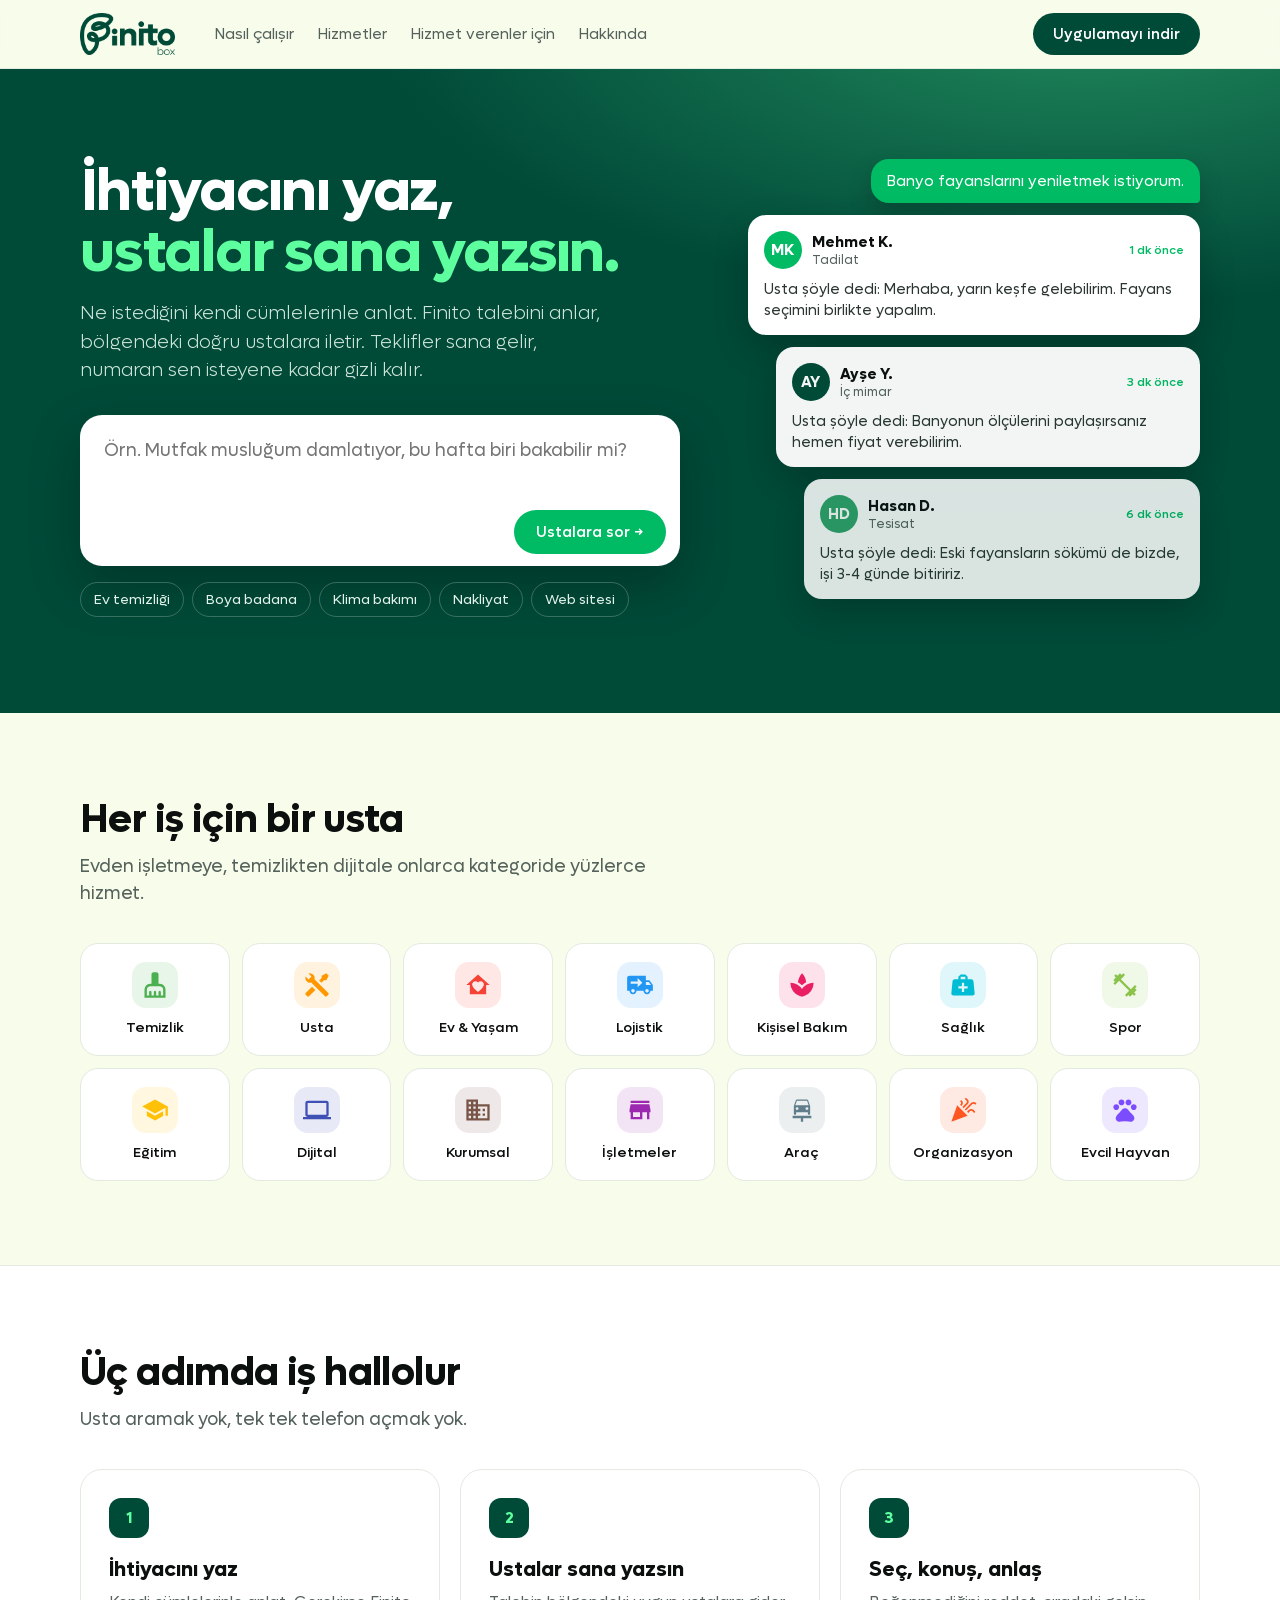
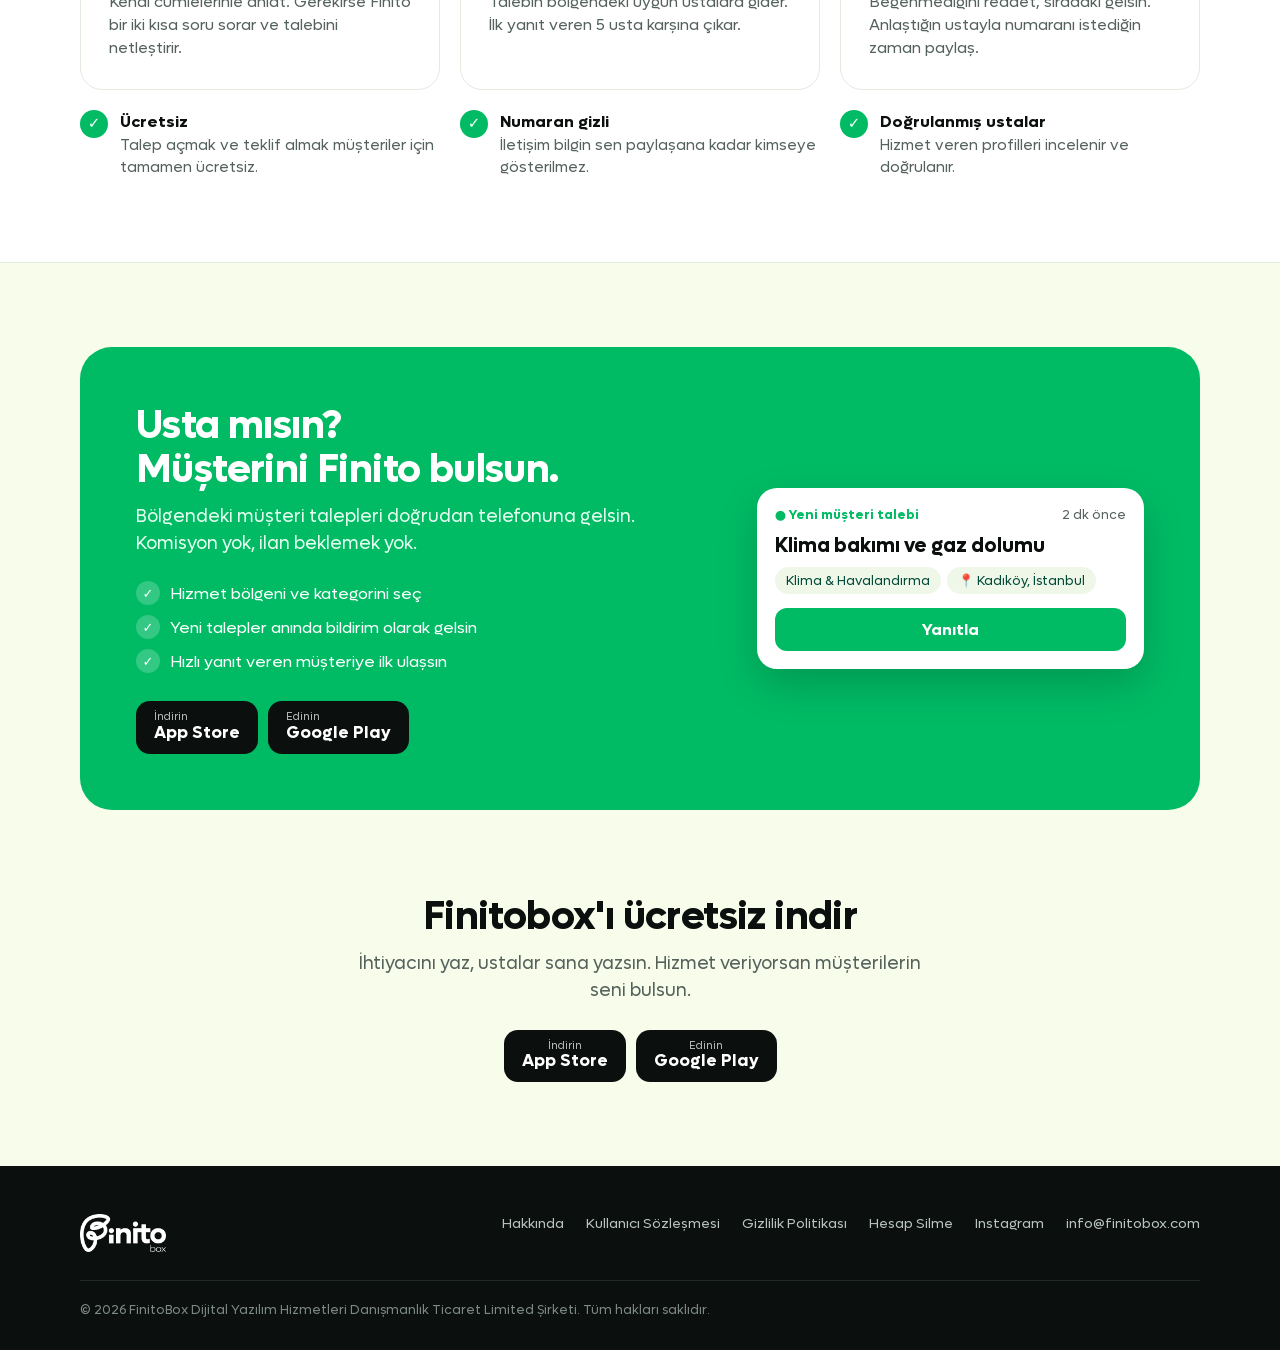
==== commit 53b57960: "Kategori sayisi: onlarca Co-Authored-By: Claude Opus 5.5 <noreply@anthropic.com>" ====
--- a/index.html
+++ b/index.html
@@ -65,7 +65,7 @@
 <section id="kategoriler">
   <div class="wrap">
     <div class="head">
-      <div><h2 class="h2">Her iş için bir usta</h2><p class="lead">Evden işletmeye, temizlikten dijitale 14 kategoride yüzlerce hizmet.</p></div>
+      <div><h2 class="h2">Her iş için bir usta</h2><p class="lead">Evden işletmeye, temizlikten dijitale onlarca kategoride yüzlerce hizmet.</p></div>
     </div>
     <div class="cats">
       <div class="cat"><div class="ic" style="background:#4caf5020"><svg viewBox="0 0 24 24" width="28" height="28" fill="#4caf50"><path d="M15.98 11.02L15.98 11.02L15 11.02L15 3Q15 2.16 14.41 1.57Q13.83 0.98 12.98 0.98L12.98 0.98L11.02 0.98Q10.17 0.98 9.59 1.57Q9 2.16 9 3L9 3L9 11.02L8.02 11.02Q6.61 11.02 5.48 11.67Q4.36 12.33 3.68 13.48Q3 14.63 3 15.98L3 15.98L3 23.02L21 23.02L21 15.98Q21 14.63 20.32 13.48Q19.64 12.33 18.52 11.67Q17.39 11.02 15.98 11.02ZM18.98 15.98L18.98 21L17.02 21L17.02 18Q17.02 17.58 16.71 17.30Q16.41 17.02 15.98 17.02L15.98 17.02Q15.61 17.02 15.30 17.30Q15 17.58 15 18L15 18L15 21L12.98 21L12.98 18Q12.98 17.58 12.70 17.30Q12.42 17.02 12 17.02L12 17.02Q11.58 17.02 11.30 17.30Q11.02 17.58 11.02 18L11.02 18L11.02 21L9 21L9 18Q9 17.58 8.70 17.30Q8.39 17.02 8.02 17.02L8.02 17.02Q7.59 17.02 7.29 17.30Q6.98 17.58 6.98 18L6.98 18L6.98 21L5.02 21L5.02 15.98Q5.02 15.19 5.41 14.51Q5.81 13.83 6.49 13.41Q7.17 12.98 8.02 12.98L8.02 12.98L15.98 12.98Q16.83 12.98 17.51 13.41Q18.19 13.83 18.59 14.51Q18.98 15.19 18.98 15.98L18.98 15.98Z"/></svg></div>Temizlik</div>
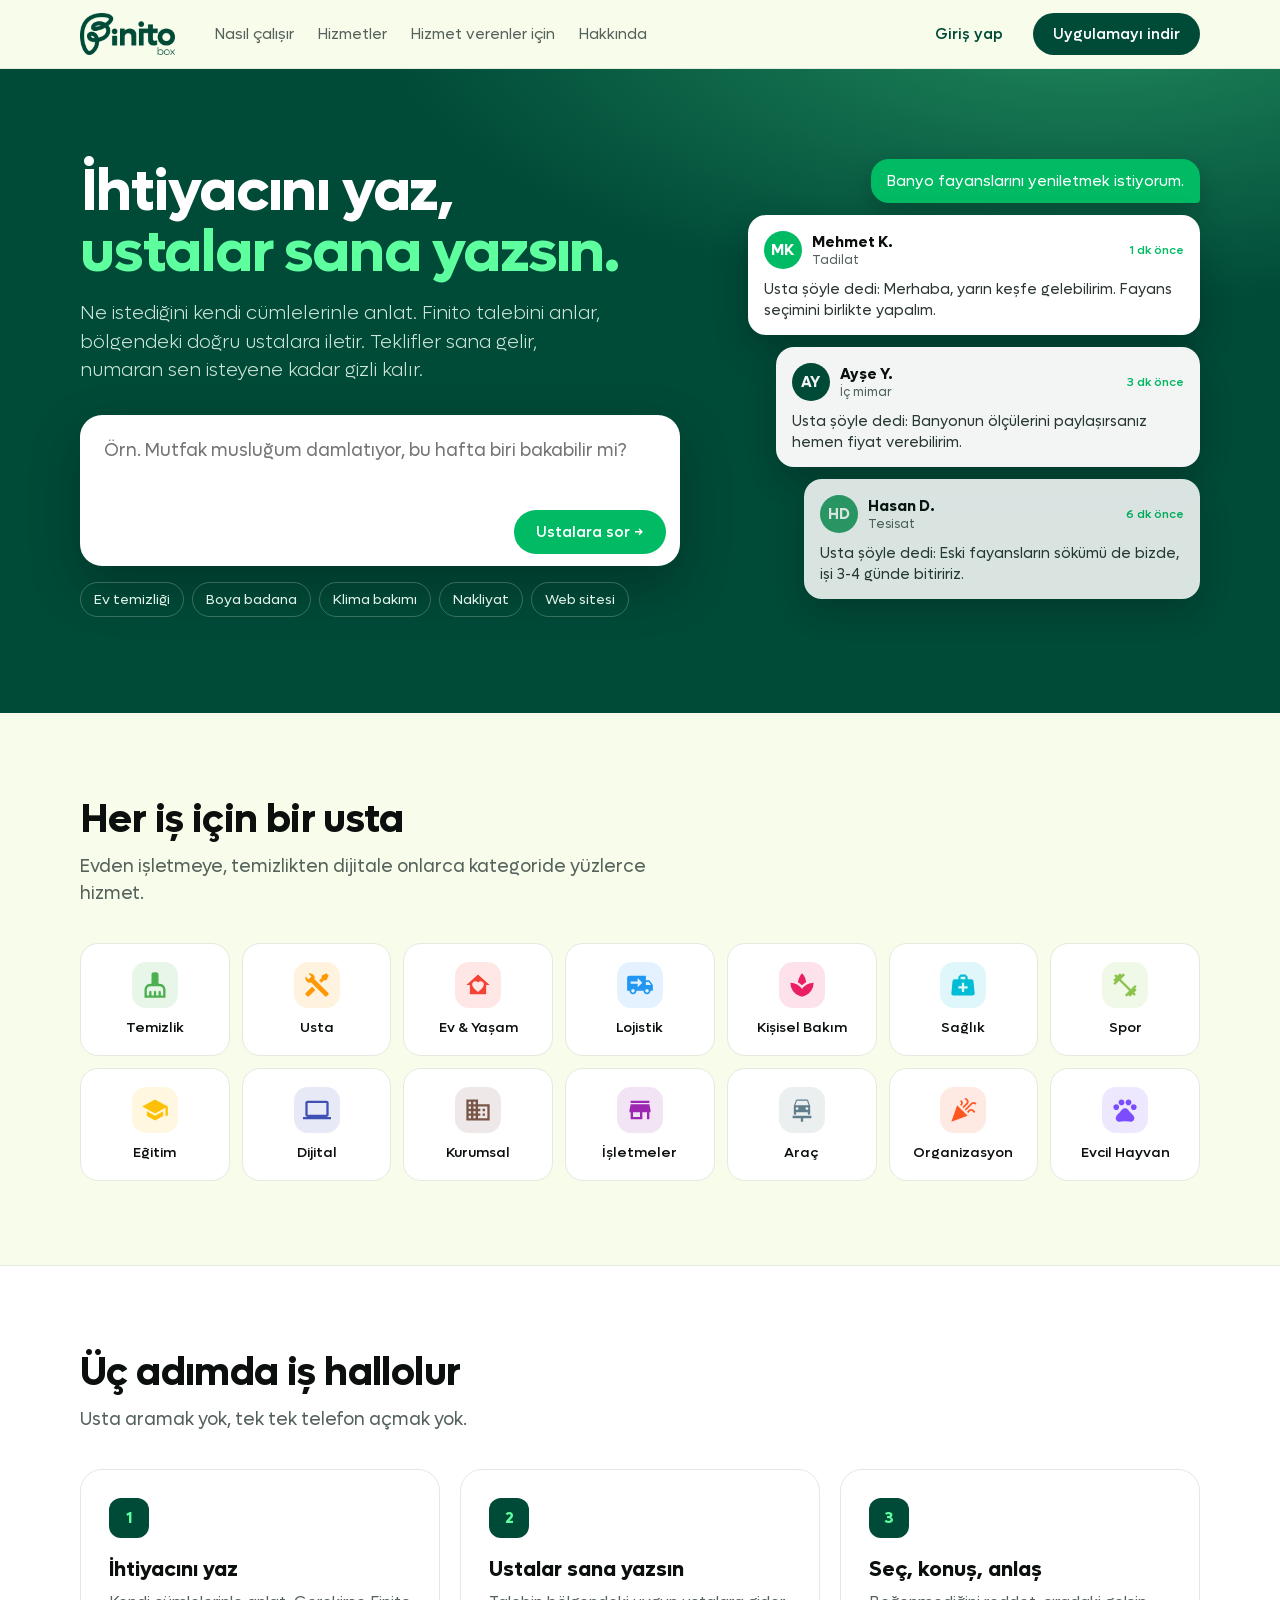
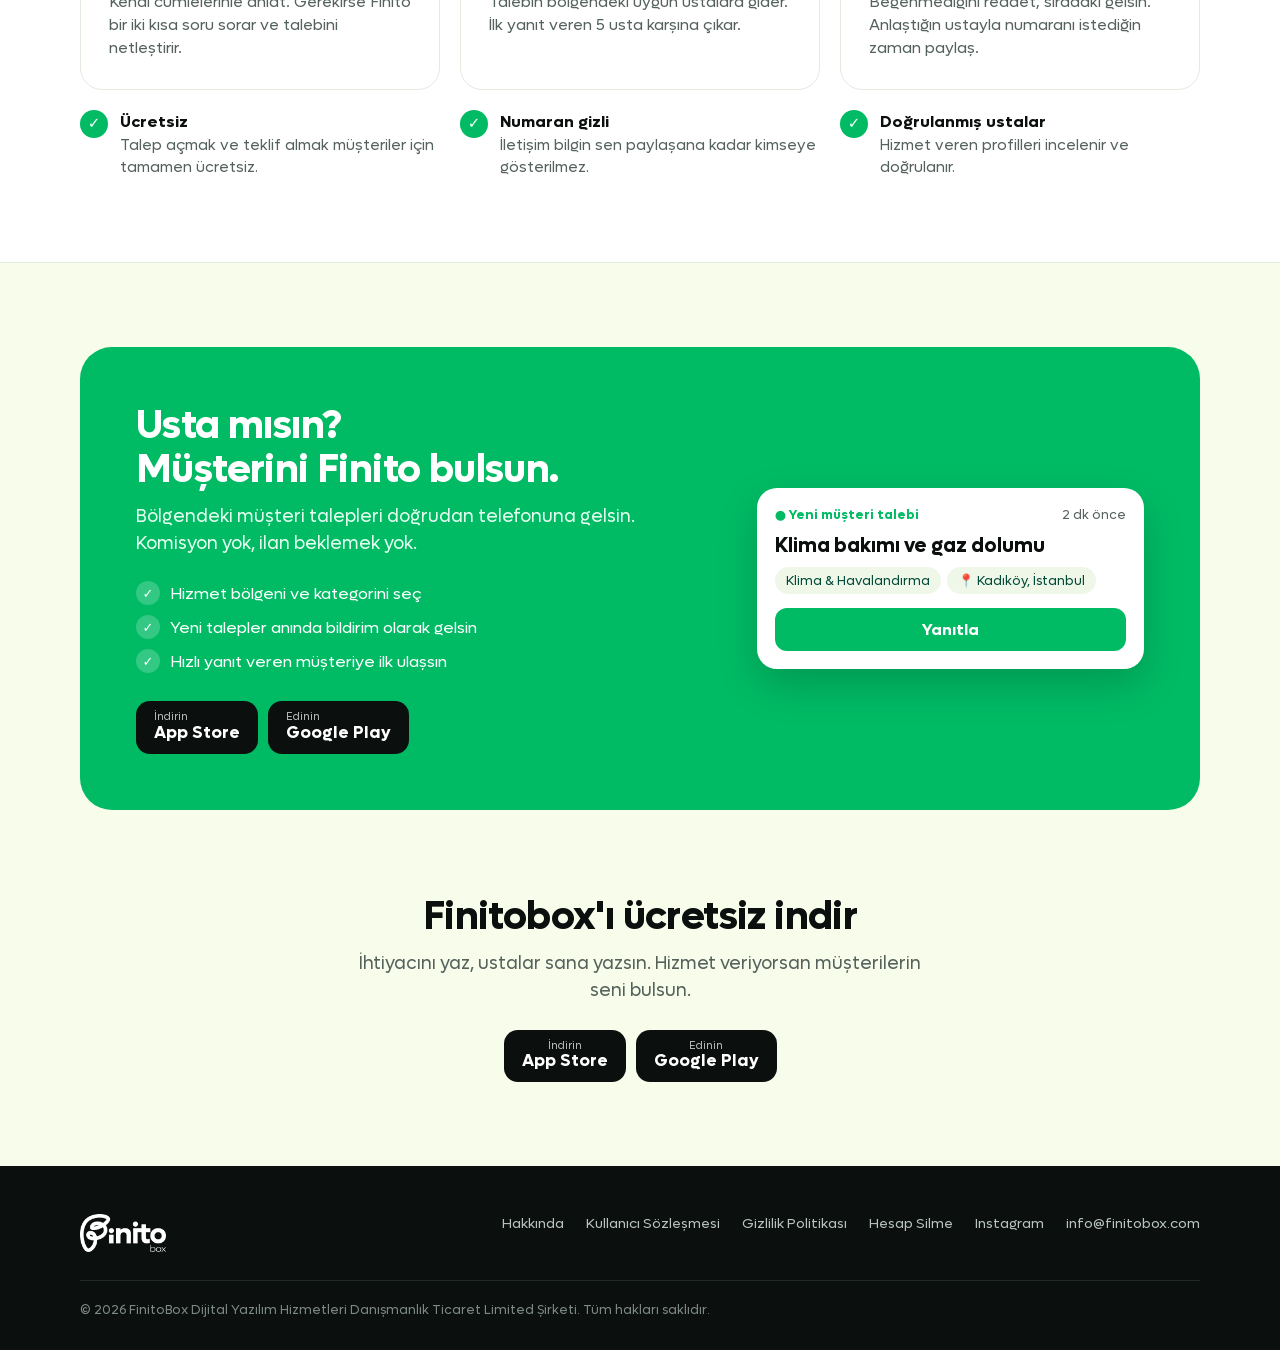
==== commit 05871539: "Web uygulamasi /app altinda yayinda; ana sayfadan giris ve talep baglantisi Co-Authored-By: Claude O" ====
--- a/index.html
+++ b/index.html
@@ -9,7 +9,7 @@
 <meta property="og:description" content="Yapay zekâ destekli hizmet bulma. Talebini yaz, bölgendeki ustalar sana yazsın.">
 <meta property="og:image" content="https://finitobox.com/finitobox_app-01.png">
 <link rel="icon" href="/icon.svg">
-<link rel="stylesheet" href="/site.css?v=3">
+<link rel="stylesheet" href="/site.css?v=4">
 </head>
 <body>
 
@@ -23,6 +23,7 @@
       <a href="/hakkinda">Hakkında</a>
     </nav>
     <div class="right">
+      <a class="btn ghost" href="/app/">Giriş yap</a>
       <a class="btn dark js-store" href="#indir">Uygulamayı indir</a>
     </div>
   </div>
@@ -34,9 +35,9 @@
       <h1>İhtiyacını yaz,<br><em>ustalar sana yazsın.</em></h1>
       <p class="sub">Ne istediğini kendi cümlelerinle anlat. Finito talebini anlar, bölgendeki doğru ustalara iletir. Teklifler sana gelir, numaran sen isteyene kadar gizli kalır.</p>
       <div class="ask">
-        <textarea placeholder="Örn. Mutfak musluğum damlatıyor, bu hafta biri bakabilir mi?" aria-label="İhtiyacınızı yazın"></textarea>
+        <textarea id="ask" placeholder="Örn. Mutfak musluğum damlatıyor, bu hafta biri bakabilir mi?" aria-label="İhtiyacınızı yazın"></textarea>
         <div class="row">
-          <a class="btn green js-store" href="#indir">Ustalara sor →</a>
+          <a class="btn green" id="askBtn" href="/app/#/talep">Ustalara sor →</a>
         </div>
       </div>
       <div class="chips">
@@ -165,5 +166,13 @@
   if (url) document.querySelectorAll('.js-store').forEach(function(a){ a.href = url; });
 })();
 </script>
+<script>
+// Kutuya yazılan talep web uygulamasında kaldığı yerden devam eder
+(function(){
+  var go=function(e){ var t=(document.getElementById('ask').value||'').trim(); try{ if(t) localStorage.setItem('finito-pending-q', t); }catch(_){} };
+  document.getElementById('askBtn').addEventListener('click', go);
+  document.querySelectorAll('.chips span').forEach(function(s){ s.style.cursor='pointer'; s.addEventListener('click', function(){ var a=document.getElementById('ask'); a.value=s.textContent+' '; a.focus(); }); });
+})();
+</script>
 </body>
 </html>
--- a/site.css
+++ b/site.css
@@ -103,7 +103,8 @@
 
 /* telefon */
 @media (max-width:900px){
-  .nav .links,.nav .right .ghost{display:none}
+  .nav .links{display:none}
+  .nav .right .btn{padding:9px 13px;font-size:13.5px}
   .hero{padding:44px 0 64px}
   .hero .wrap{grid-template-columns:1fr;gap:40px}
   h1{font-size:40px}
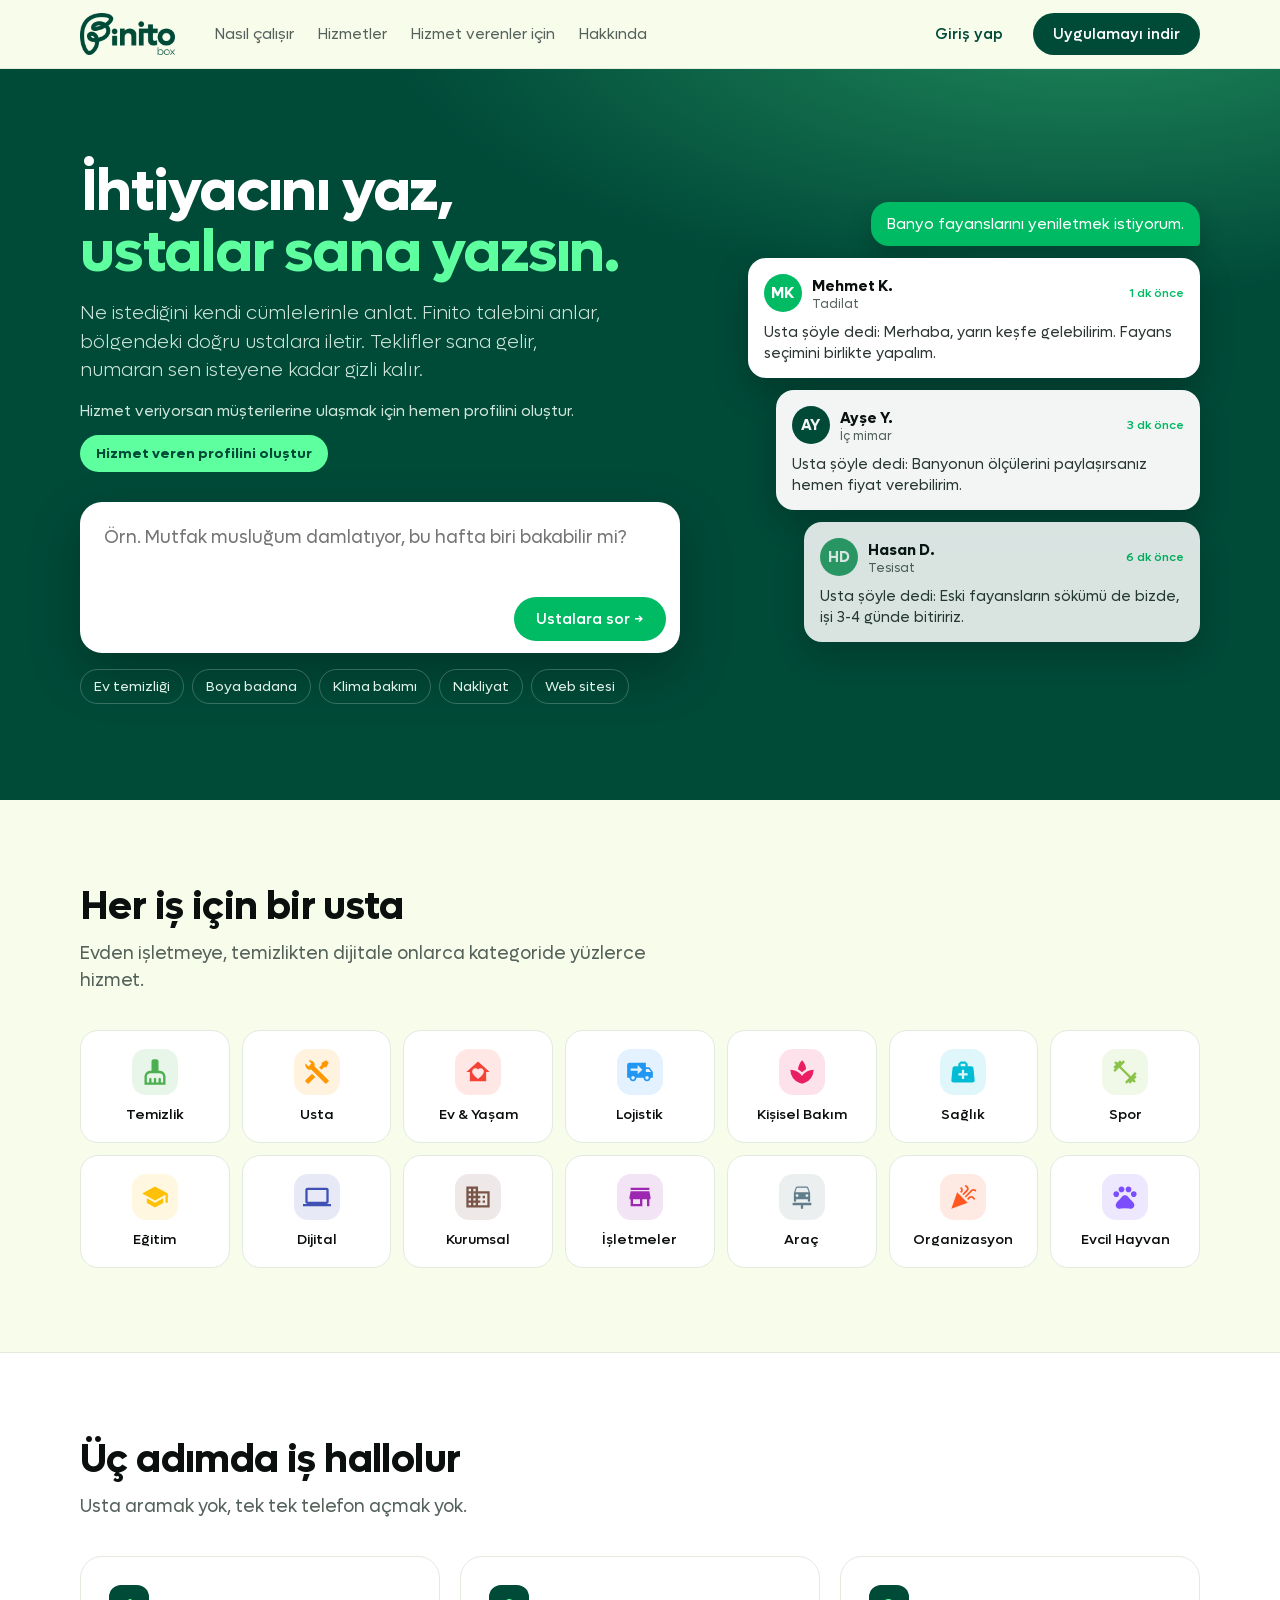
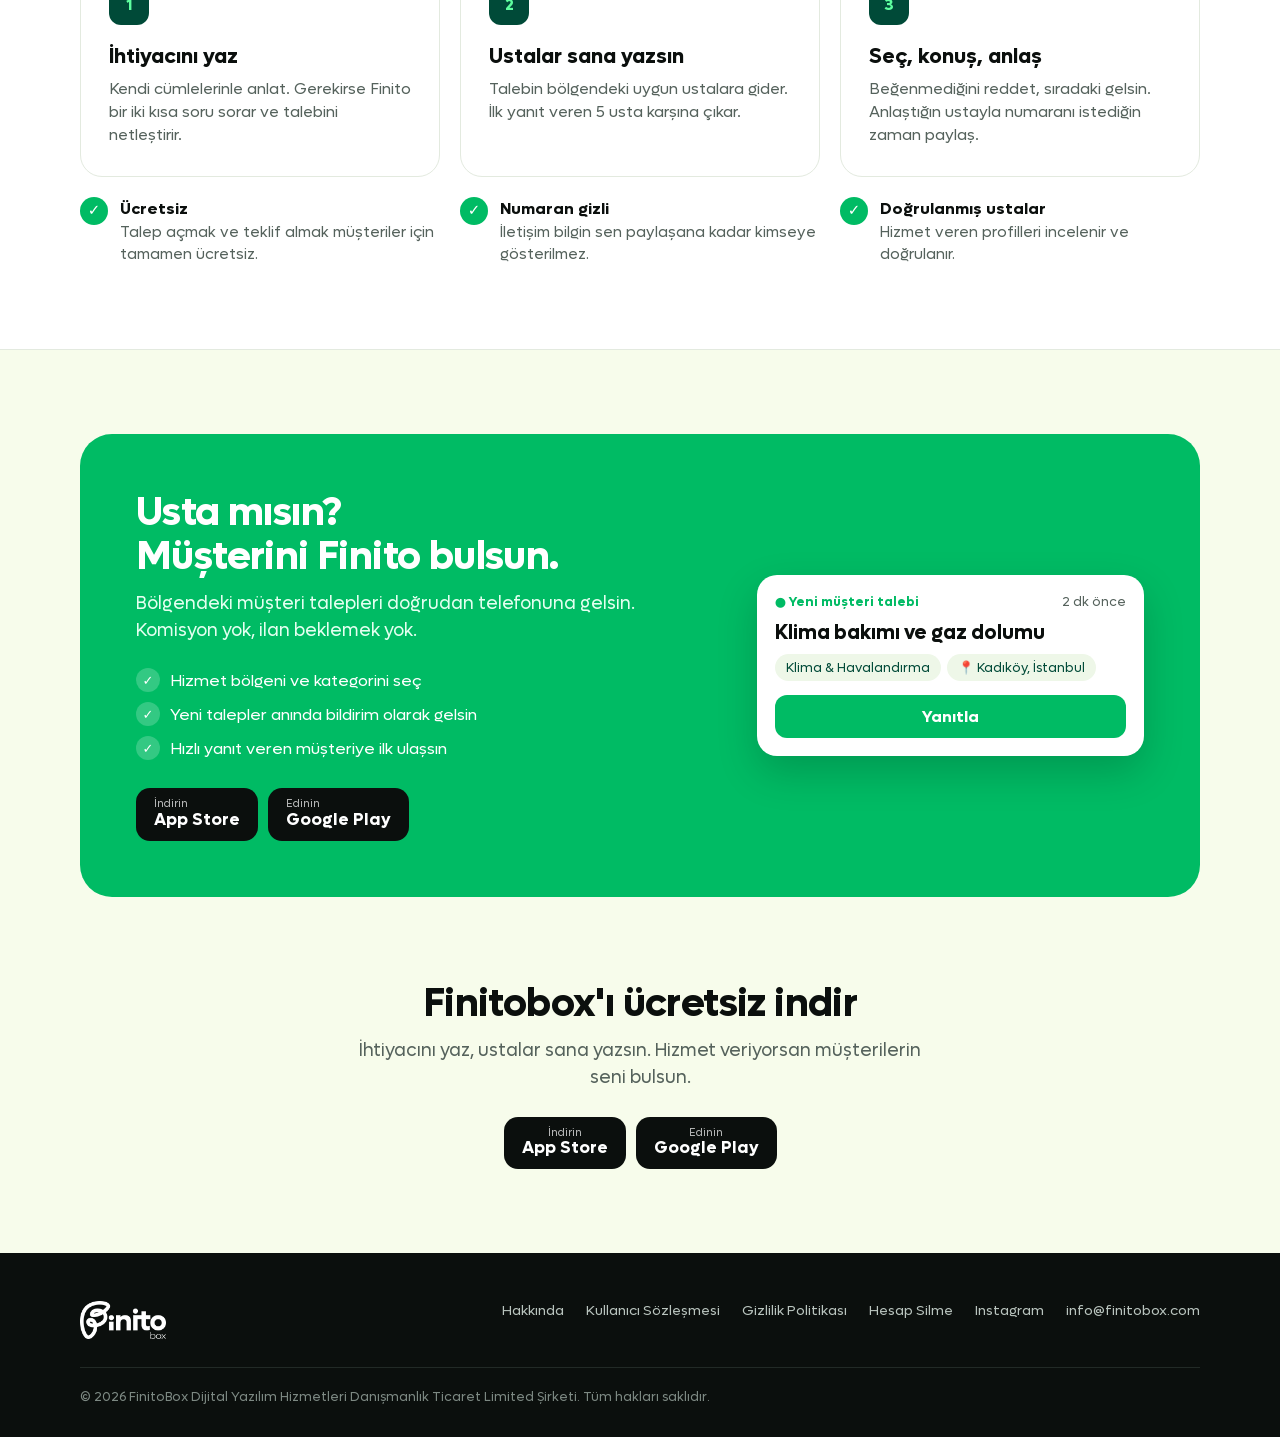
==== commit f3d77411: "Ana sayfa: hizmet verenler icin profil olustur dugmesi Co-Authored-By: Claude Opus 5.5 <noreply@anth" ====
--- a/index.html
+++ b/index.html
@@ -9,7 +9,7 @@
 <meta property="og:description" content="Yapay zekâ destekli hizmet bulma. Talebini yaz, bölgendeki ustalar sana yazsın.">
 <meta property="og:image" content="https://finitobox.com/finitobox_app-01.png">
 <link rel="icon" href="/icon.svg">
-<link rel="stylesheet" href="/site.css?v=4">
+<link rel="stylesheet" href="/site.css?v=8">
 </head>
 <body>
 
@@ -34,6 +34,7 @@
     <div>
       <h1>İhtiyacını yaz,<br><em>ustalar sana yazsın.</em></h1>
       <p class="sub">Ne istediğini kendi cümlelerinle anlat. Finito talebini anlar, bölgendeki doğru ustalara iletir. Teklifler sana gelir, numaran sen isteyene kadar gizli kalır.</p>
+      <div class="pro-cta"><span>Hizmet veriyorsan müşterilerine ulaşmak için hemen profilini oluştur.</span><a class="btn mintbtn" href="/app/#/giris?rol=usta">Hizmet veren profilini oluştur</a></div>
       <div class="ask">
         <textarea id="ask" placeholder="Örn. Mutfak musluğum damlatıyor, bu hafta biri bakabilir mi?" aria-label="İhtiyacınızı yazın"></textarea>
         <div class="row">
@@ -174,5 +175,6 @@
   document.querySelectorAll('.chips span').forEach(function(s){ s.style.cursor='pointer'; s.addEventListener('click', function(){ var a=document.getElementById('ask'); a.value=s.textContent+' '; a.focus(); }); });
 })();
 </script>
+<script src="/session.js?v=1"></script>
 </body>
 </html>
--- a/site.css
+++ b/site.css
@@ -139,3 +139,33 @@
 .logo img.wm{width:auto;height:42px;border-radius:0}
 footer .logo img.wm{height:38px !important;filter:brightness(0) invert(1)}
 @media (max-width:900px){.logo img.wm{height:34px !important}}
+/* giriş yapmış kullanıcı */
+.me-av{width:40px;height:40px;border-radius:50%;background:var(--dark);color:#fff;display:grid;place-items:center;font-weight:700;font-size:14px;overflow:hidden;flex:none}
+.me-av img{width:100%;height:100%;object-fit:cover}
+.mine{padding:40px 0 0}
+.mine-head{display:flex;justify-content:space-between;align-items:center;gap:16px;margin-bottom:16px}
+.mine-head h2{font-size:26px}
+.mine-list{display:grid;grid-template-columns:repeat(3,1fr);gap:14px}
+.mine-list .mut{grid-column:1/-1;color:var(--mut)}
+.mine-card{background:#fff;border:1px solid var(--line);border-radius:18px;padding:16px 18px;display:flex;flex-direction:column;gap:6px;transition:.15s}
+.mine-card:hover{border-color:var(--g)}
+.mine-card b{font-size:16px}
+.mine-card small{color:var(--mut);font-size:13px}
+.mine-card .st{font-size:12.5px;font-weight:700;color:var(--mut)}
+.mine-card .st.on{color:var(--g)}
+@media (max-width:900px){.mine-list{grid-template-columns:1fr}.mine-head h2{font-size:22px}.me-av{width:36px;height:36px}}
+/* yasal sayfalar */
+.legal h1{font-size:40px;color:var(--dark);margin-bottom:10px}
+.legal h2{font-size:22px;margin:32px 0 10px}
+.legal h3{font-size:18px;margin:22px 0 8px}
+.legal p,.legal li{font-size:16px;line-height:1.65;color:#2b3631}
+.legal p{margin:8px 0}
+.legal ul,.legal ol{padding-left:22px;display:grid;gap:6px;margin:8px 0}
+.legal section{margin-top:8px;padding:0}
+.legal a{color:var(--g)}
+.legal table{width:100%;border-collapse:collapse;margin:12px 0;font-size:14.5px}
+.legal td,.legal th{border:1px solid var(--line);padding:8px 10px;text-align:left;vertical-align:top}
+@media (max-width:900px){.legal h1{font-size:30px}}
+.pro-cta{display:flex;align-items:center;gap:14px;flex-wrap:wrap;margin-top:16px;color:#cfe7da;font-size:15px}
+.btn.mintbtn{background:var(--mint);color:var(--dark);padding:9px 16px;font-size:14px;font-weight:700}
+.btn.mintbtn:hover{background:#7dffb3}
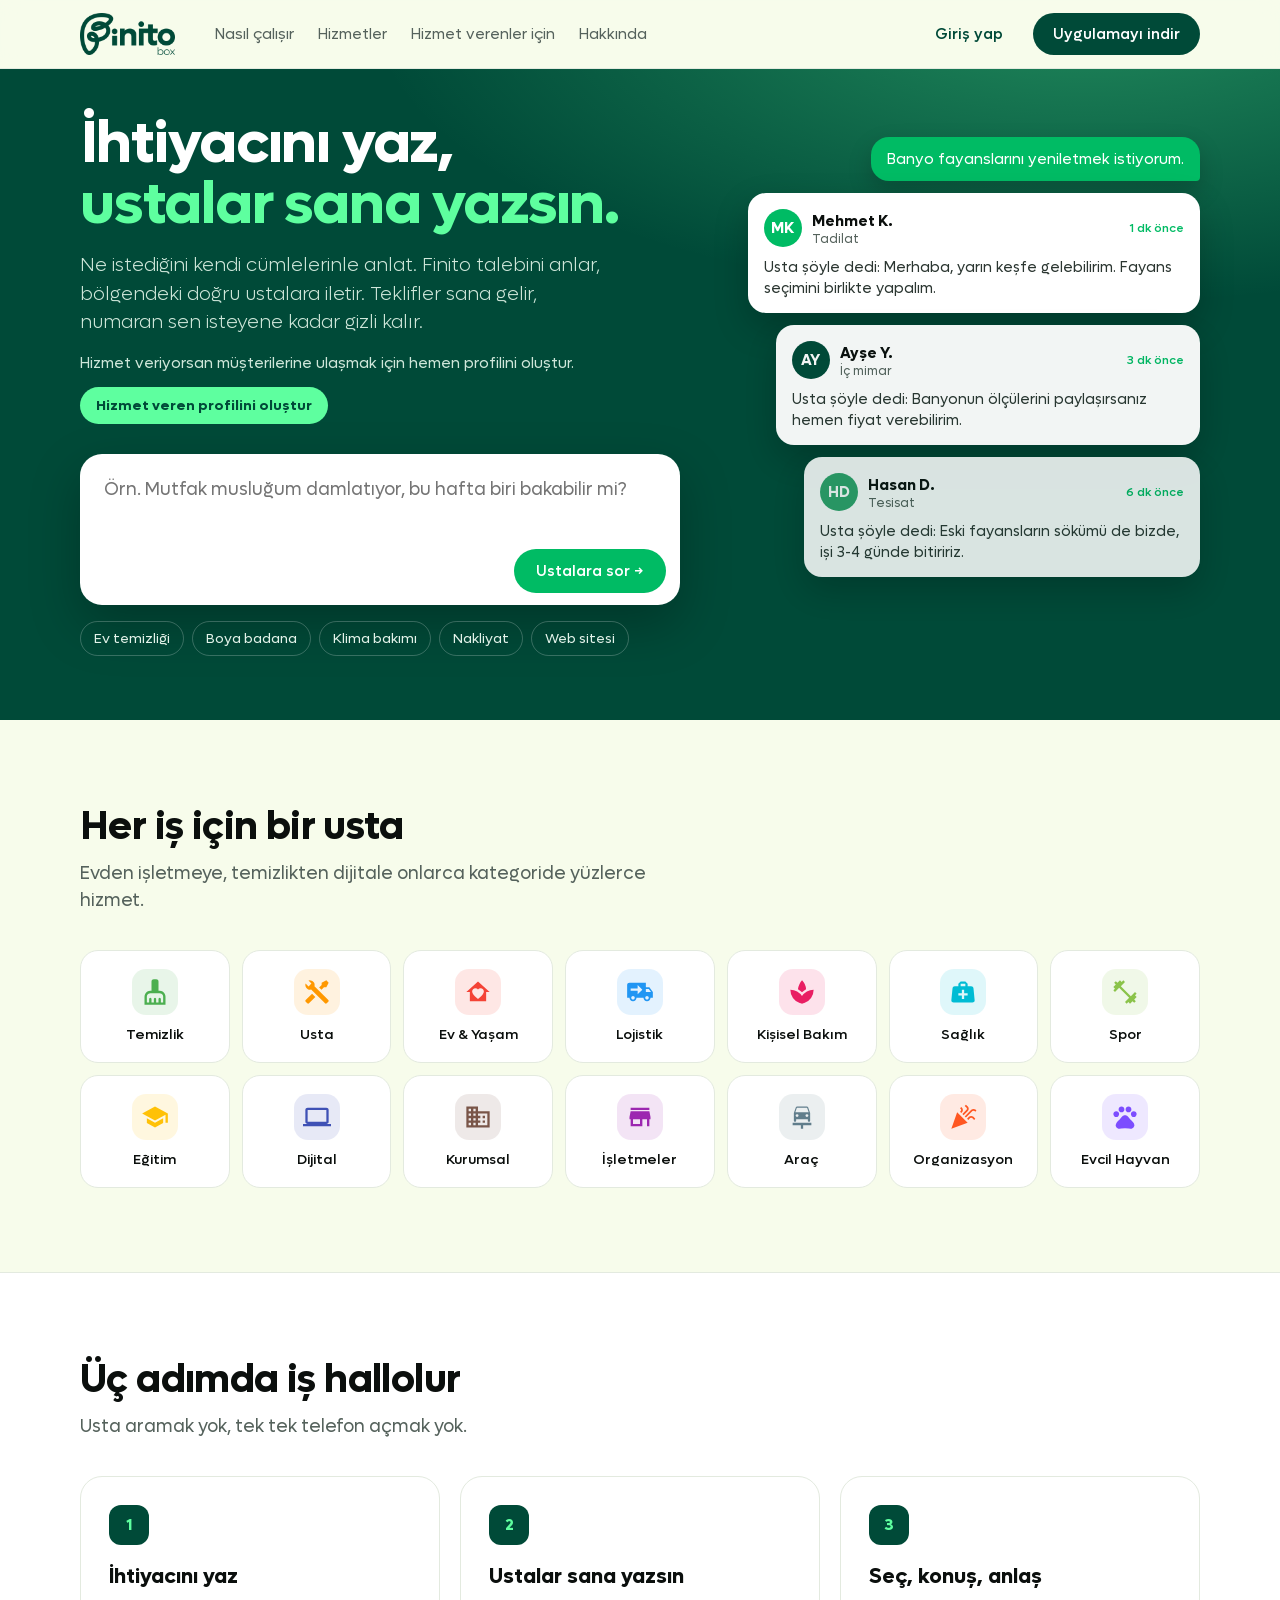
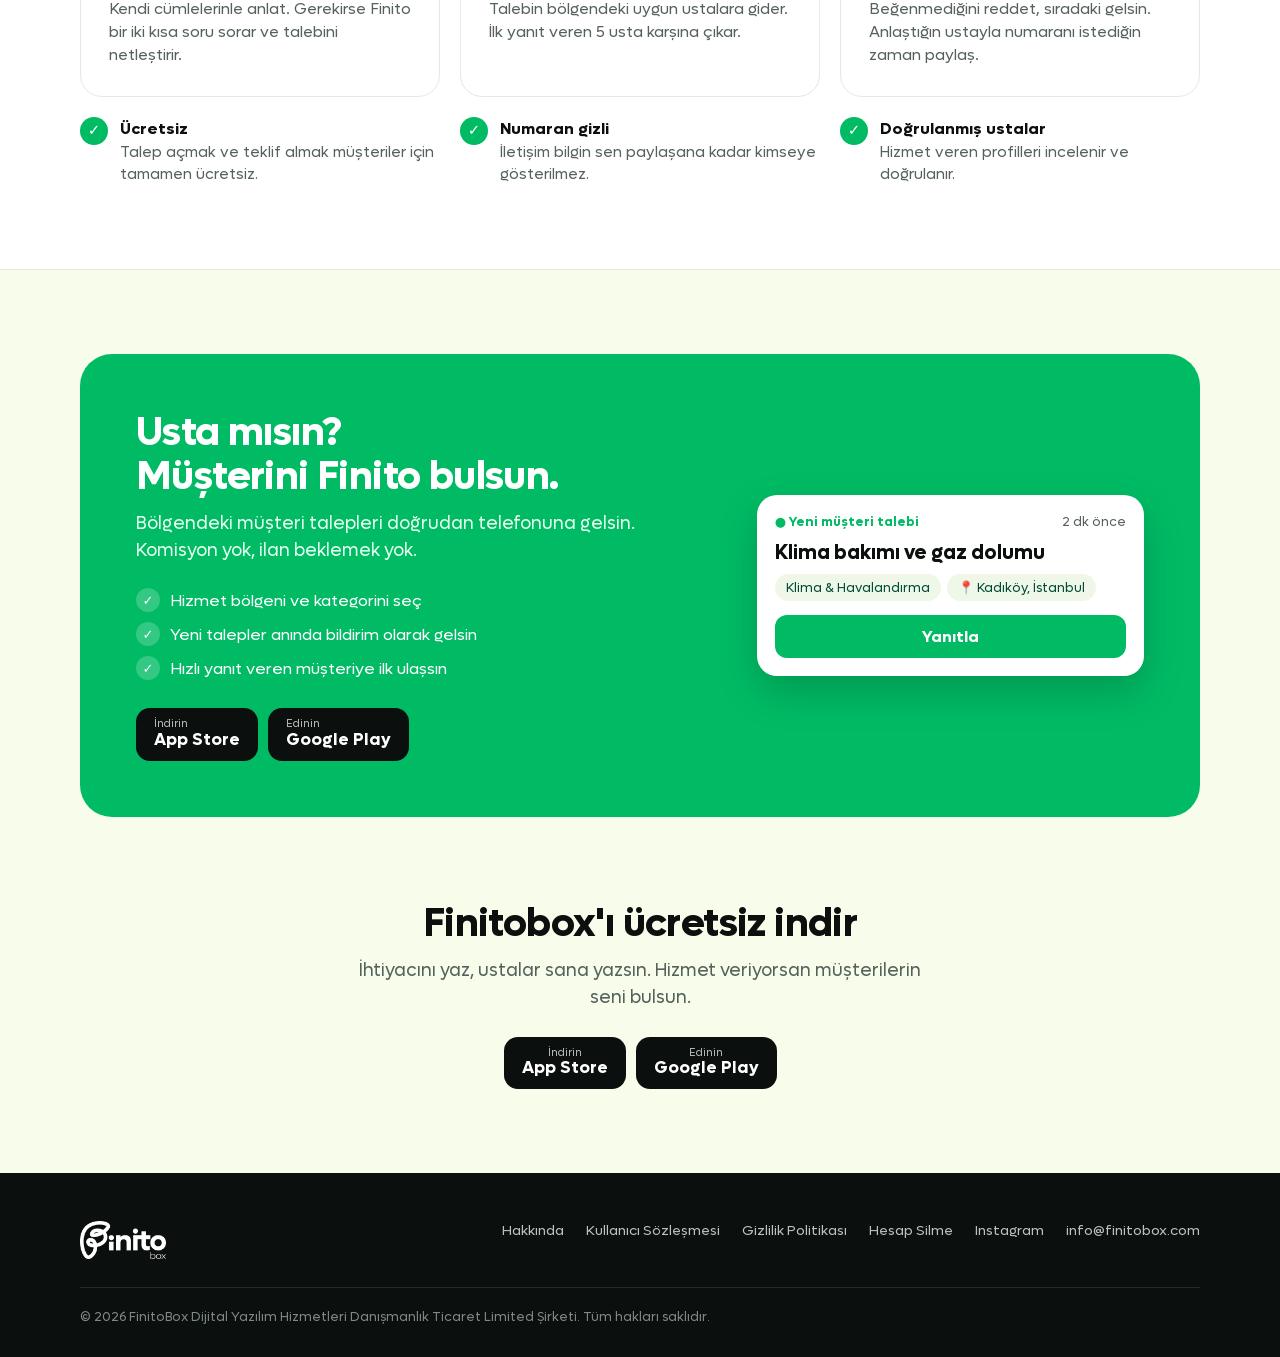
==== commit 16a2c109: "Hero sol sutun yukari alindi Co-Authored-By: Claude Opus 5.5 <noreply@anthropic.com>" ====
--- a/index.html
+++ b/index.html
@@ -9,7 +9,7 @@
 <meta property="og:description" content="Yapay zekâ destekli hizmet bulma. Talebini yaz, bölgendeki ustalar sana yazsın.">
 <meta property="og:image" content="https://finitobox.com/finitobox_app-01.png">
 <link rel="icon" href="/icon.svg">
-<link rel="stylesheet" href="/site.css?v=8">
+<link rel="stylesheet" href="/site.css?v=9">
 </head>
 <body>
 
--- a/site.css
+++ b/site.css
@@ -169,3 +169,9 @@
 .pro-cta{display:flex;align-items:center;gap:14px;flex-wrap:wrap;margin-top:16px;color:#cfe7da;font-size:15px}
 .btn.mintbtn{background:var(--mint);color:var(--dark);padding:9px 16px;font-size:14px;font-weight:700}
 .btn.mintbtn:hover{background:#7dffb3}
+/* hero sol sütun daha yukarıda */
+.hero{padding-top:44px;padding-bottom:64px}
+.hero .wrap{align-items:start}
+.hero .wrap > div:first-child h1{margin-top:0}
+.hero .replies{margin-top:24px}
+@media (max-width:900px){.hero{padding-top:32px}.hero .replies{margin-top:0}}
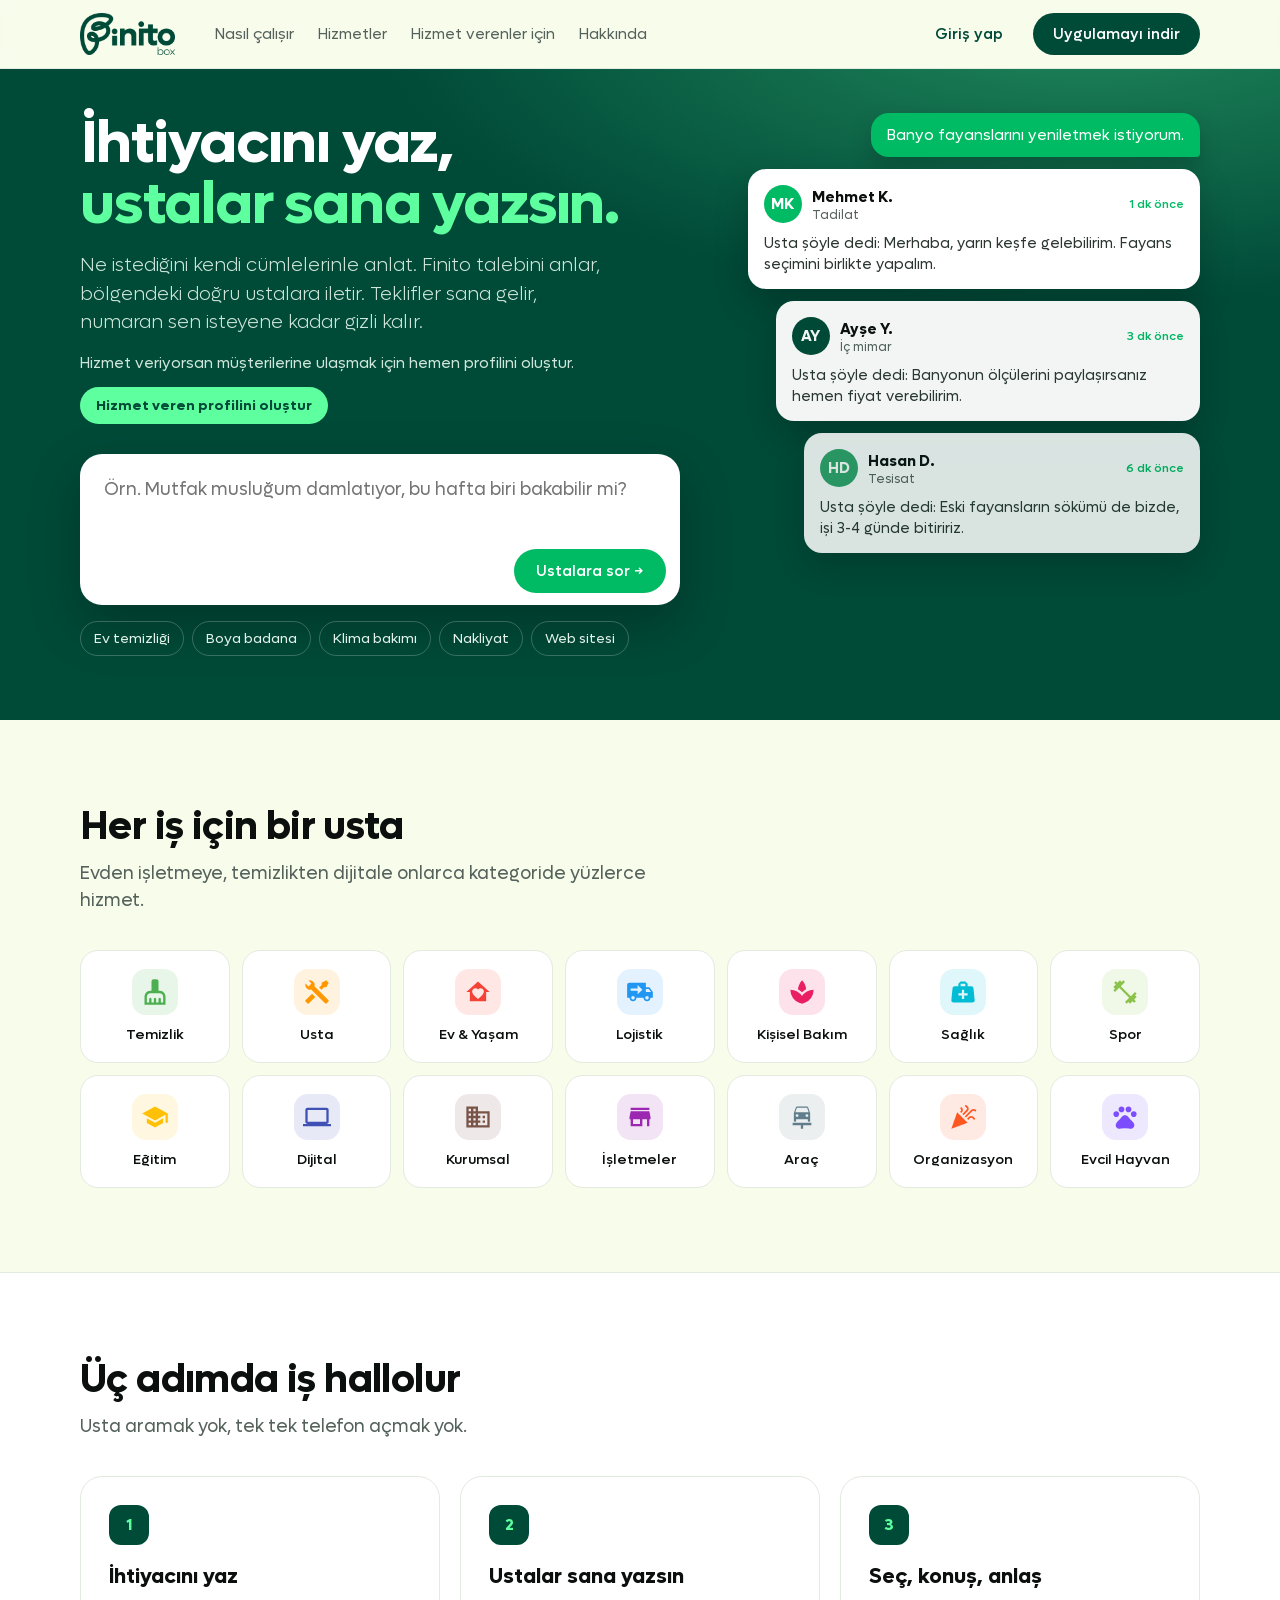
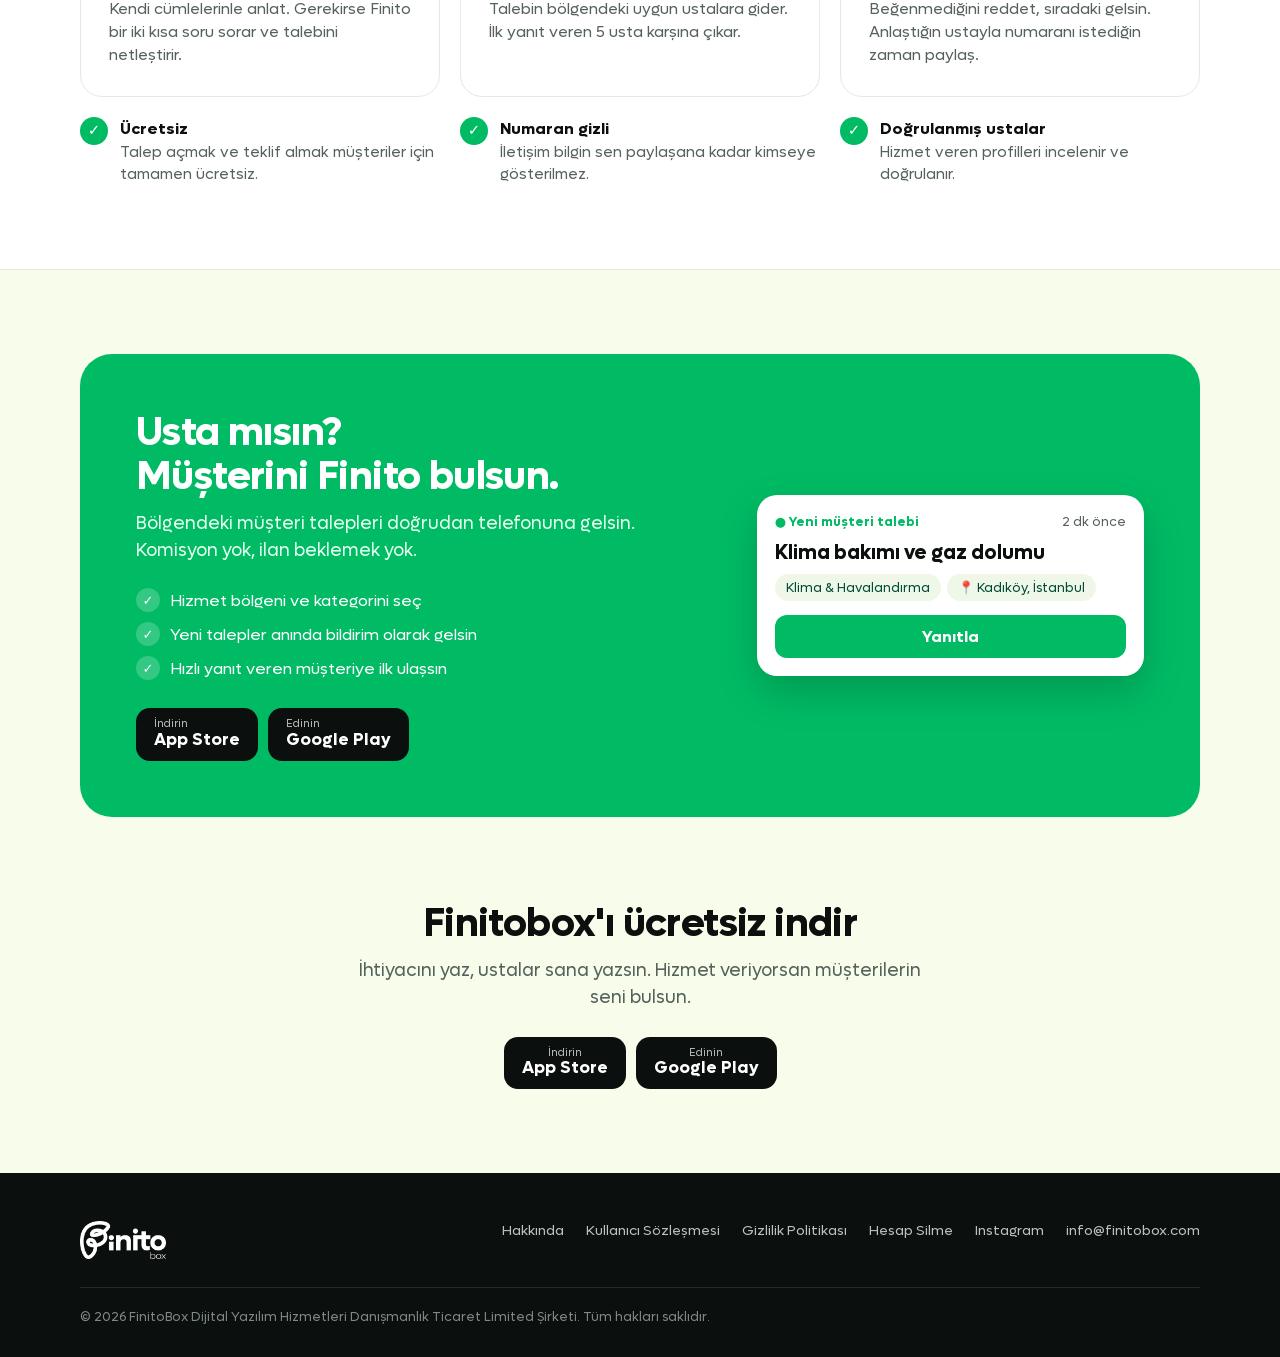
==== commit dfa619ff: "Hero sag sutun da yukari alindi Co-Authored-By: Claude Opus 5.5 <noreply@anthropic.com>" ====
--- a/index.html
+++ b/index.html
@@ -9,7 +9,7 @@
 <meta property="og:description" content="Yapay zekâ destekli hizmet bulma. Talebini yaz, bölgendeki ustalar sana yazsın.">
 <meta property="og:image" content="https://finitobox.com/finitobox_app-01.png">
 <link rel="icon" href="/icon.svg">
-<link rel="stylesheet" href="/site.css?v=9">
+<link rel="stylesheet" href="/site.css?v=10">
 </head>
 <body>
 
--- a/site.css
+++ b/site.css
@@ -173,5 +173,5 @@
 .hero{padding-top:44px;padding-bottom:64px}
 .hero .wrap{align-items:start}
 .hero .wrap > div:first-child h1{margin-top:0}
-.hero .replies{margin-top:24px}
+.hero .replies{margin-top:0}
 @media (max-width:900px){.hero{padding-top:32px}.hero .replies{margin-top:0}}
